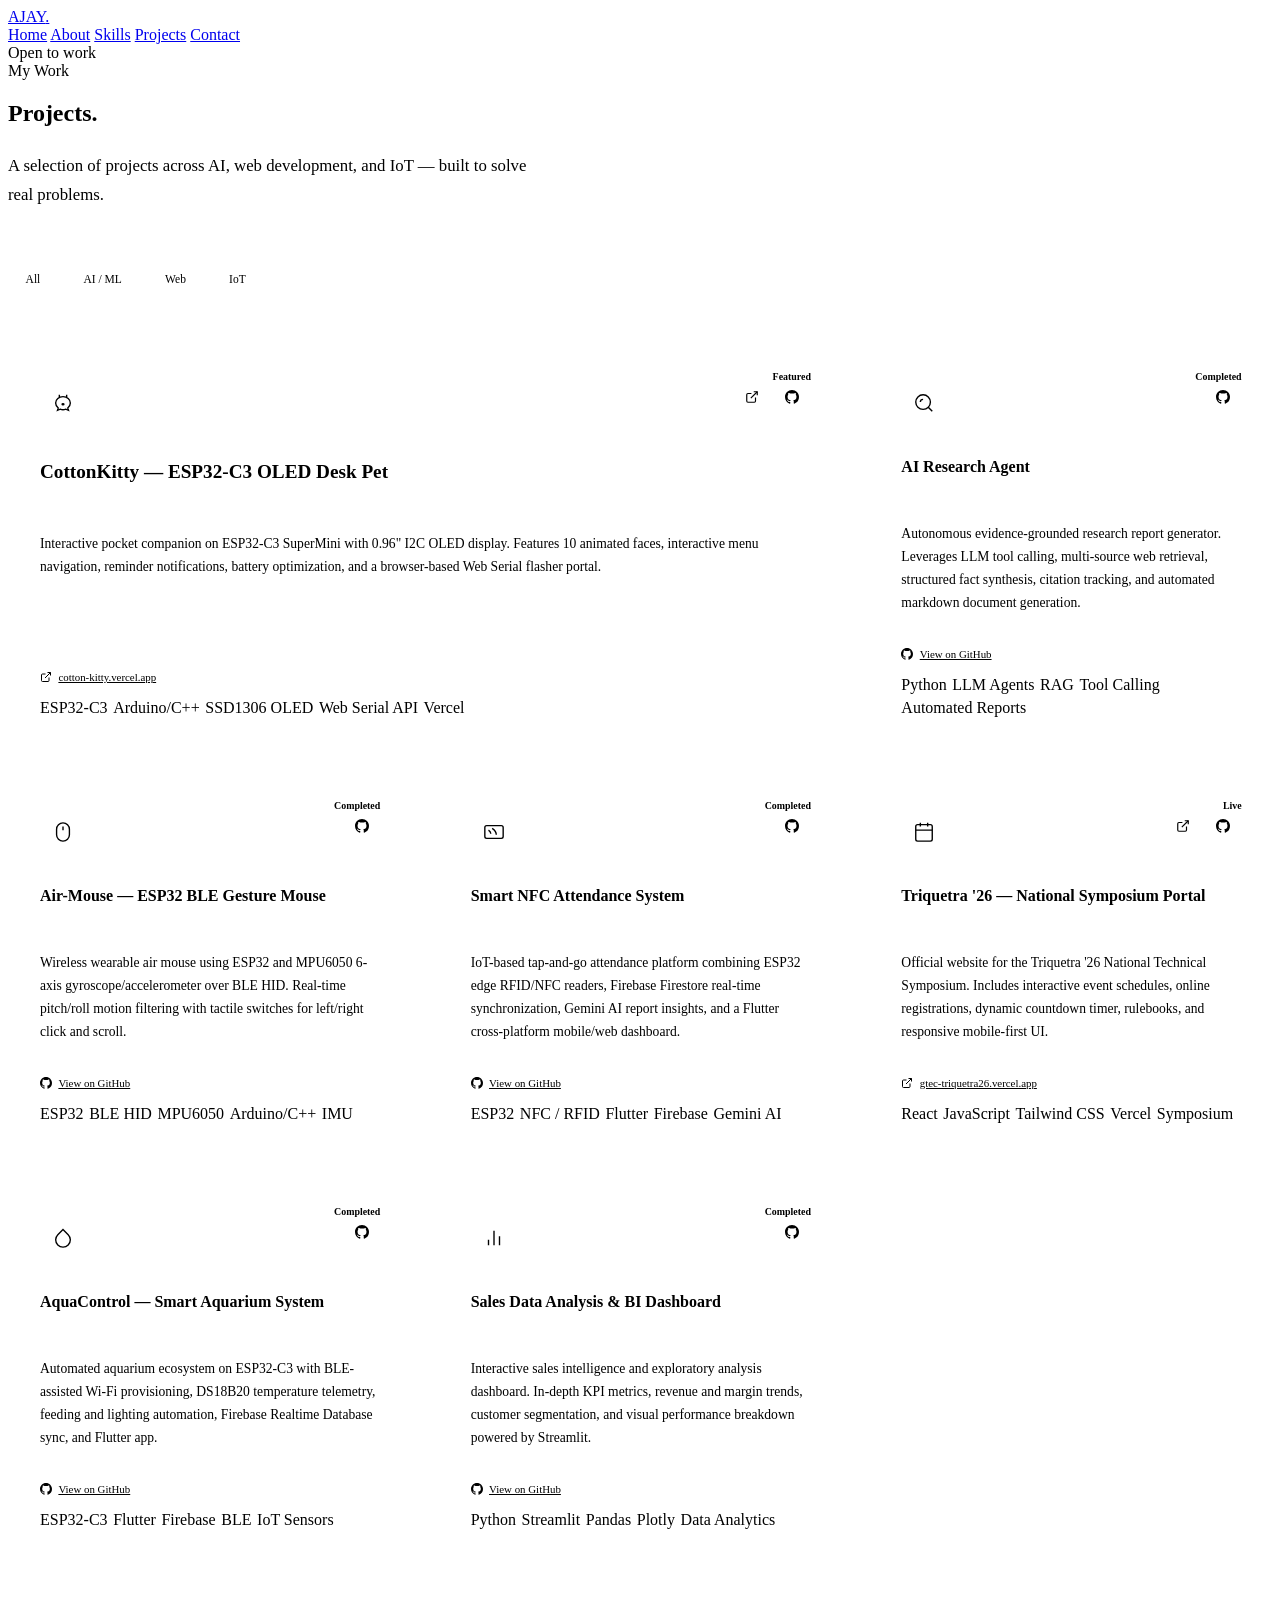
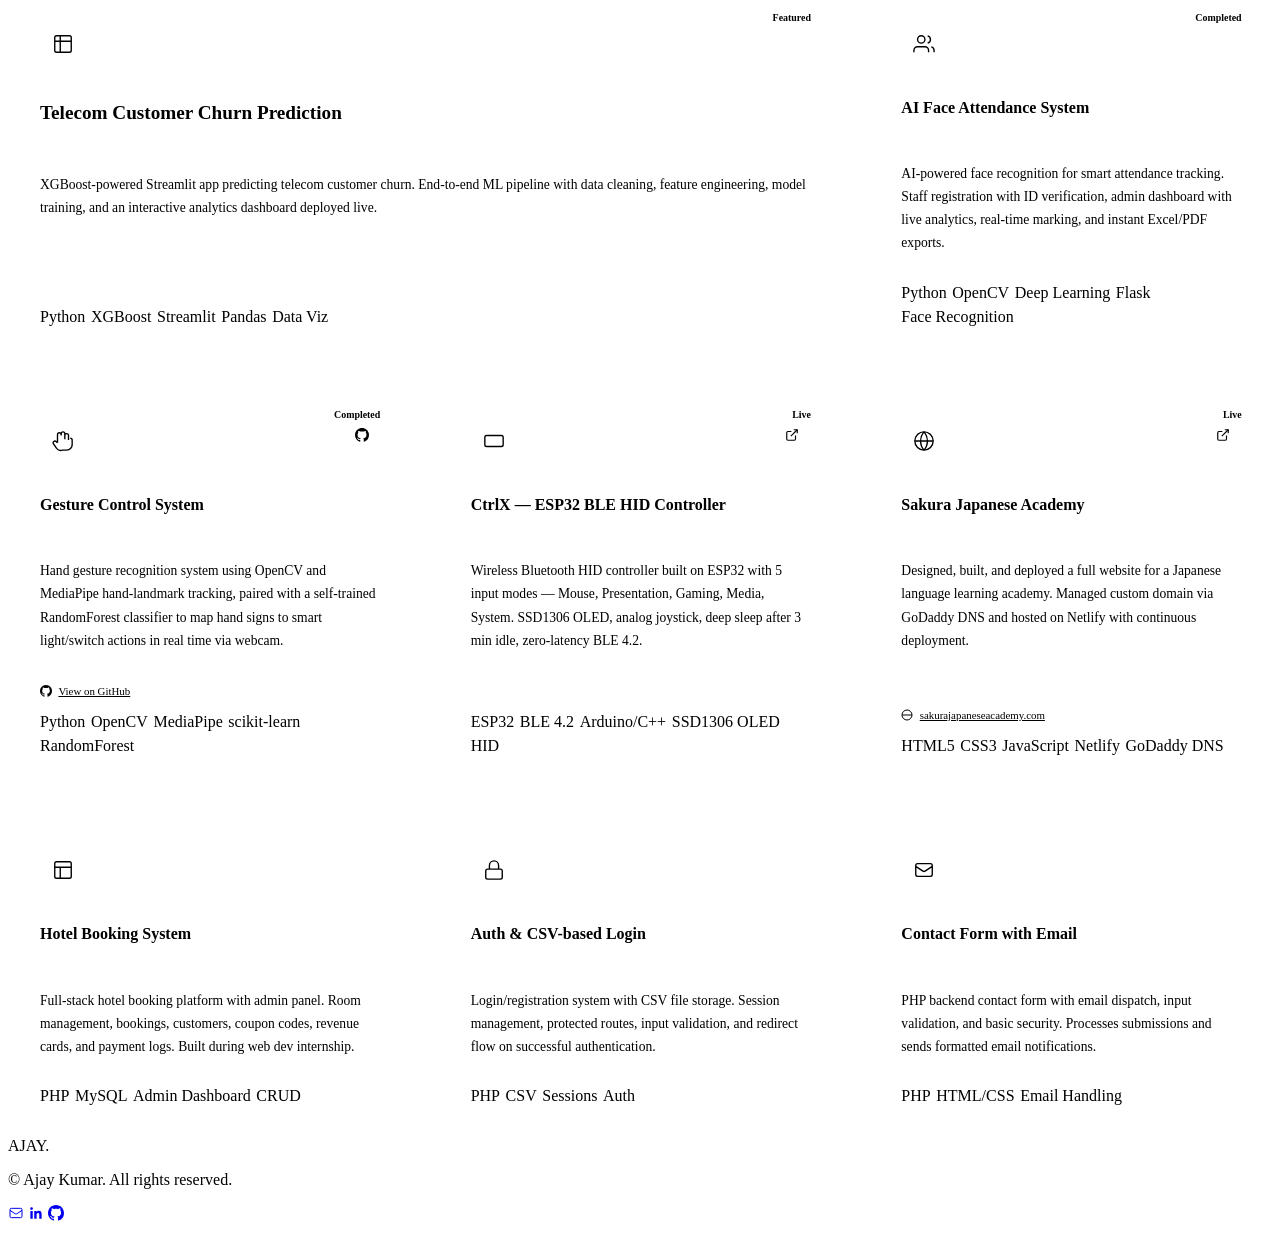
==== projects.html @ 2562b65e "Add CottonKitty, Air-Mouse, AI-Research-Agent, NFC Attendance, Triquetra, AquaControl, and Sales Das" ====
<!DOCTYPE html>
<html lang="en">
<head>
  <meta charset="UTF-8">
  <title>Projects — Ajay Kumar</title>
  <meta name="viewport" content="width=device-width, initial-scale=1.0">
  <link rel="stylesheet" href="style.css">
  <style>
    /* Filters */
    .filters { display: flex; gap: 0.5rem; flex-wrap: wrap; margin-bottom: 3.5rem; }
    .filter-btn {
      font-family: var(--ff-mono); font-size: 0.72rem;
      padding: 0.45rem 1.1rem;
      background: transparent; color: var(--text-2);
      border: 1px solid var(--border); border-radius: var(--r);
      cursor: pointer; transition: var(--t);
    }
    .filter-btn:hover,.filter-btn.active { color: var(--cyan); background: var(--cyan-dim); border-color: var(--border-md); }

    /* Project grid */
    .proj-grid { display: grid; grid-template-columns: repeat(3,1fr); gap: 1.75rem; }

    .proj-card {
      background: var(--surface); border: 1px solid var(--border);
      border-radius: var(--r-lg); padding: 2rem;
      display: flex; flex-direction: column; gap: 1rem;
      transition: border-color var(--t), transform var(--t), box-shadow var(--t);
      position: relative;
    }
    .proj-card:hover { border-color: var(--border-md); transform: translateY(-5px); box-shadow: 0 20px 60px rgba(0,220,255,0.07); }
    .proj-card.featured { grid-column: span 2; background: linear-gradient(140deg, var(--surface), var(--surface-2)); border-color: rgba(0,220,255,0.14); }

    .proj-badge {
      position: absolute; top: 1.25rem; right: 1.25rem;
      font-family: var(--ff-mono); font-size: 0.62rem; font-weight: 700;
      padding: 0.2rem 0.65rem; border-radius: 999px;
    }
    .proj-badge.feat { background: var(--cyan); color: var(--bg); }
    .proj-badge.done { background: var(--green); color: var(--bg); }
    .proj-badge.live { background: var(--amber); color: var(--bg); }

    .proj-top { display: flex; align-items: flex-start; justify-content: space-between; }
    .proj-icon {
      width: 46px; height: 46px; background: var(--bg-2);
      border: 1px solid var(--border); border-radius: var(--r);
      display: flex; align-items: center; justify-content: center; color: var(--cyan);
    }
    .proj-actions { display: flex; gap: 0.4rem; }
    .proj-action {
      width: 34px; height: 34px; display: flex; align-items: center; justify-content: center;
      color: var(--text-3); border: 1px solid var(--border);
      border-radius: var(--r); transition: var(--t);
    }
    .proj-action:hover { color: var(--cyan); border-color: var(--border-md); background: var(--cyan-dim); }

    .proj-card h3 { font-size: 1rem; font-weight: 700; }
    .proj-card p { font-size: 0.85rem; color: var(--text-2); line-height: 1.7; flex: 1; }
    .proj-tags { display: flex; flex-wrap: wrap; gap: 0.35rem; margin-top: auto; }

    .proj-card.hidden { display: none; }
    .proj-card.featured h3 { font-size: 1.2rem; }

    /* Live site link inside card */
    .proj-live-link {
      display: inline-flex; align-items: center; gap: 0.4rem;
      font-family: var(--ff-mono); font-size: 0.68rem;
      color: var(--cyan); margin-top: 0.25rem;
      transition: opacity 0.2s;
    }
    .proj-live-link:hover { opacity: 0.75; }
    .proj-live-link svg { flex-shrink: 0; }

    @media(max-width:900px){
      .proj-grid{grid-template-columns:1fr;}
      .proj-card.featured{grid-column:span 1;}
    }
    @media(max-width:600px){
      .proj-grid{grid-template-columns:1fr;}
    }
  </style>
</head>
<body>
<div class="noise"></div>
<div id="cur"></div>
<div id="cur-r"></div>
<div class="grid-bg"></div>
<div class="orb orb-1"></div>
<div class="orb orb-2"></div>

<nav class="nav">
  <div class="nav-inner">
    <a href="index.html" class="nav-logo">AJAY<span>.</span></a>
    <div class="nav-links">
      <a href="index.html" class="nav-link">Home</a>
      <a href="about.html" class="nav-link">About</a>
      <a href="skills.html" class="nav-link">Skills</a>
      <a href="projects.html" class="nav-link">Projects</a>
      <a href="contact.html" class="nav-link">Contact</a>
    </div>
    <div class="nav-badge"><div class="nav-badge-dot"></div>Open to work</div>
  </div>
</nav>

<div class="page">
  <section class="sec">
    <div class="wrap">
      <div class="sec-label reveal">My Work</div>
      <h1 class="h1 reveal" style="margin-bottom:1.5rem;">Projects<span style="color:var(--cyan)">.</span></h1>
      <p class="reveal" style="font-size:1.05rem;color:var(--text-2);max-width:540px;line-height:1.75;margin-bottom:3.5rem;">
        A selection of projects across AI, web development, and IoT — built to solve real problems.
      </p>

      <!-- FILTERS -->
      <div class="filters reveal">
        <button class="filter-btn active" data-f="all">All</button>
        <button class="filter-btn" data-f="ai">AI / ML</button>
        <button class="filter-btn" data-f="web">Web</button>
        <button class="filter-btn" data-f="iot">IoT</button>
      </div>

      <!-- GRID -->
      <div class="proj-grid">
        <!-- CottonKitty — FEATURED -->
        <div class="proj-card featured reveal" data-cat="iot">
          <span class="proj-badge feat">Featured</span>
          <div class="proj-top">
            <div class="proj-icon">
              <svg width="22" height="22" viewBox="0 0 24 24" fill="none" stroke="currentColor" stroke-width="1.5"><path d="M12 5c-4.5 0-8 3-8 7 0 2.2 1.1 4.2 2.8 5.5l-.8 2.5 3-1.2c1 .4 2 .6 3 .6s2-.2 3-.6l3 1.2-.8-2.5c1.7-1.3 2.8-3.3 2.8-5.5 0-4-3.5-7-8-7z"/><path d="M8 3v3M16 3v3M9 11h.01M15 11h.01M12 14c-.6 0-1-.3-1-.6s.4-.6 1-.6 1 .3 1 .6-.4.6-1 .6z"/></svg>
            </div>
            <div class="proj-actions">
              <a href="https://cotton-kitty.vercel.app" target="_blank" class="proj-action" title="Live Web Flasher">
                <svg width="14" height="14" viewBox="0 0 24 24" fill="none" stroke="currentColor" stroke-width="2"><path d="M18 13v6a2 2 0 01-2 2H5a2 2 0 01-2-2V8a2 2 0 012-2h6"/><polyline points="15 3 21 3 21 9"/><line x1="10" y1="14" x2="21" y2="3"/></svg>
              </a>
              <a href="https://github.com/AJforge-dev/CottonKitty-LittleReminder" target="_blank" class="proj-action" title="View Code">
                <svg width="14" height="14" viewBox="0 0 24 24" fill="currentColor"><path d="M12 0C5.37 0 0 5.37 0 12c0 5.31 3.435 9.795 8.205 11.385.6.105.825-.255.825-.57 0-.285-.015-1.23-.015-2.235-3.015.555-3.795-.735-4.035-1.41-.135-.345-.72-1.41-1.23-1.695-.42-.225-1.02-.78-.015-.795.945-.015 1.62.87 1.845 1.23 1.08 1.815 2.805 1.305 3.495.99.105-.78.42-1.305.765-1.605-2.67-.3-5.46-1.335-5.46-5.925 0-1.305.465-2.385 1.23-3.225-.12-.3-.54-1.53.12-3.18 0 0 1.005-.315 3.3 1.23.96-.27 1.98-.405 3-.405s2.04.135 3 .405c2.295-1.56 3.3-1.23 3.3-1.23.66 1.65.24 2.88.12 3.18.765.84 1.23 1.905 1.23 3.225 0 4.605-2.805 5.625-5.475 5.925.435.375.81 1.095.81 2.22 0 1.605-.015 2.895-.015 3.3 0 .315.225.69.825.57A12.02 12.02 0 0024 12c0-6.63-5.37-12-12-12z"/></svg>
              </a>
            </div>
          </div>
          <h3>CottonKitty — ESP32-C3 OLED Desk Pet</h3>
          <p>Interactive pocket companion on ESP32-C3 SuperMini with 0.96" I2C OLED display. Features 10 animated faces, interactive menu navigation, reminder notifications, battery optimization, and a browser-based Web Serial flasher portal.</p>
          <a href="https://cotton-kitty.vercel.app" target="_blank" class="proj-live-link">
            <svg width="12" height="12" viewBox="0 0 24 24" fill="none" stroke="currentColor" stroke-width="2"><path d="M18 13v6a2 2 0 01-2 2H5a2 2 0 01-2-2V8a2 2 0 012-2h6"/><polyline points="15 3 21 3 21 9"/><line x1="10" y1="14" x2="21" y2="3"/></svg>
            cotton-kitty.vercel.app
          </a>
          <div class="proj-tags">
            <span class="tag-muted">ESP32-C3</span><span class="tag-muted">Arduino/C++</span><span class="tag-muted">SSD1306 OLED</span><span class="tag-muted">Web Serial API</span><span class="tag-muted">Vercel</span>
          </div>
        </div>

        <!-- AI Research Agent -->
        <div class="proj-card reveal d1" data-cat="ai">
          <span class="proj-badge live">Completed</span>
          <div class="proj-top">
            <div class="proj-icon">
              <svg width="22" height="22" viewBox="0 0 24 24" fill="none" stroke="currentColor" stroke-width="1.5"><circle cx="11" cy="11" r="8"/><path d="M21 21l-4.35-4.35"/><path d="M11 8a3 3 0 00-3 3"/></svg>
            </div>
            <div class="proj-actions">
              <a href="https://github.com/AJforge-dev/AI-Research-Agent" target="_blank" class="proj-action" title="View Code">
                <svg width="14" height="14" viewBox="0 0 24 24" fill="currentColor"><path d="M12 0C5.37 0 0 5.37 0 12c0 5.31 3.435 9.795 8.205 11.385.6.105.825-.255.825-.57 0-.285-.015-1.23-.015-2.235-3.015.555-3.795-.735-4.035-1.41-.135-.345-.72-1.41-1.23-1.695-.42-.225-1.02-.78-.015-.795.945-.015 1.62.87 1.845 1.23 1.08 1.815 2.805 1.305 3.495.99.105-.78.42-1.305.765-1.605-2.67-.3-5.46-1.335-5.46-5.925 0-1.305.465-2.385 1.23-3.225-.12-.3-.54-1.53.12-3.18 0 0 1.005-.315 3.3 1.23.96-.27 1.98-.405 3-.405s2.04.135 3 .405c2.295-1.56 3.3-1.23 3.3-1.23.66 1.65.24 2.88.12 3.18.765.84 1.23 1.905 1.23 3.225 0 4.605-2.805 5.625-5.475 5.925.435.375.81 1.095.81 2.22 0 1.605-.015 2.895-.015 3.3 0 .315.225.69.825.57A12.02 12.02 0 0024 12c0-6.63-5.37-12-12-12z"/></svg>
              </a>
            </div>
          </div>
          <h3>AI Research Agent</h3>
          <p>Autonomous evidence-grounded research report generator. Leverages LLM tool calling, multi-source web retrieval, structured fact synthesis, citation tracking, and automated markdown document generation.</p>
          <a href="https://github.com/AJforge-dev/AI-Research-Agent" target="_blank" class="proj-live-link">
            <svg width="12" height="12" viewBox="0 0 24 24" fill="currentColor"><path d="M12 0C5.37 0 0 5.37 0 12c0 5.31 3.435 9.795 8.205 11.385.6.105.825-.255.825-.57 0-.285-.015-1.23-.015-2.235-3.015.555-3.795-.735-4.035-1.41-.135-.345-.72-1.41-1.23-1.695-.42-.225-1.02-.78-.015-.795.945-.015 1.62.87 1.845 1.23 1.08 1.815 2.805 1.305 3.495.99.105-.78.42-1.305.765-1.605-2.67-.3-5.46-1.335-5.46-5.925 0-1.305.465-2.385 1.23-3.225-.12-.3-.54-1.53.12-3.18 0 0 1.005-.315 3.3 1.23.96-.27 1.98-.405 3-.405s2.04.135 3 .405c2.295-1.56 3.3-1.23 3.3-1.23.66 1.65.24 2.88.12 3.18.765.84 1.23 1.905 1.23 3.225 0 4.605-2.805 5.625-5.475 5.925.435.375.81 1.095.81 2.22 0 1.605-.015 2.895-.015 3.3 0 .315.225.69.825.57A12.02 12.02 0 0024 12c0-6.63-5.37-12-12-12z"/></svg>
            View on GitHub
          </a>
          <div class="proj-tags">
            <span class="tag-muted">Python</span><span class="tag-muted">LLM Agents</span><span class="tag-muted">RAG</span><span class="tag-muted">Tool Calling</span><span class="tag-muted">Automated Reports</span>
          </div>
        </div>

        <!-- Air-Mouse -->
        <div class="proj-card reveal d2" data-cat="iot">
          <span class="proj-badge done">Completed</span>
          <div class="proj-top">
            <div class="proj-icon">
              <svg width="22" height="22" viewBox="0 0 24 24" fill="none" stroke="currentColor" stroke-width="1.5"><rect x="5" y="2" width="14" height="20" rx="7"/><path d="M12 6v4"/></svg>
            </div>
            <div class="proj-actions">
              <a href="https://github.com/AJforge-dev/Air-Mouse" target="_blank" class="proj-action" title="View Code">
                <svg width="14" height="14" viewBox="0 0 24 24" fill="currentColor"><path d="M12 0C5.37 0 0 5.37 0 12c0 5.31 3.435 9.795 8.205 11.385.6.105.825-.255.825-.57 0-.285-.015-1.23-.015-2.235-3.015.555-3.795-.735-4.035-1.41-.135-.345-.72-1.41-1.23-1.695-.42-.225-1.02-.78-.015-.795.945-.015 1.62.87 1.845 1.23 1.08 1.815 2.805 1.305 3.495.99.105-.78.42-1.305.765-1.605-2.67-.3-5.46-1.335-5.46-5.925 0-1.305.465-2.385 1.23-3.225-.12-.3-.54-1.53.12-3.18 0 0 1.005-.315 3.3 1.23.96-.27 1.98-.405 3-.405s2.04.135 3 .405c2.295-1.56 3.3-1.23 3.3-1.23.66 1.65.24 2.88.12 3.18.765.84 1.23 1.905 1.23 3.225 0 4.605-2.805 5.625-5.475 5.925.435.375.81 1.095.81 2.22 0 1.605-.015 2.895-.015 3.3 0 .315.225.69.825.57A12.02 12.02 0 0024 12c0-6.63-5.37-12-12-12z"/></svg>
              </a>
            </div>
          </div>
          <h3>Air-Mouse — ESP32 BLE Gesture Mouse</h3>
          <p>Wireless wearable air mouse using ESP32 and MPU6050 6-axis gyroscope/accelerometer over BLE HID. Real-time pitch/roll motion filtering with tactile switches for left/right click and scroll.</p>
          <a href="https://github.com/AJforge-dev/Air-Mouse" target="_blank" class="proj-live-link">
            <svg width="12" height="12" viewBox="0 0 24 24" fill="currentColor"><path d="M12 0C5.37 0 0 5.37 0 12c0 5.31 3.435 9.795 8.205 11.385.6.105.825-.255.825-.57 0-.285-.015-1.23-.015-2.235-3.015.555-3.795-.735-4.035-1.41-.135-.345-.72-1.41-1.23-1.695-.42-.225-1.02-.78-.015-.795.945-.015 1.62.87 1.845 1.23 1.08 1.815 2.805 1.305 3.495.99.105-.78.42-1.305.765-1.605-2.67-.3-5.46-1.335-5.46-5.925 0-1.305.465-2.385 1.23-3.225-.12-.3-.54-1.53.12-3.18 0 0 1.005-.315 3.3 1.23.96-.27 1.98-.405 3-.405s2.04.135 3 .405c2.295-1.56 3.3-1.23 3.3-1.23.66 1.65.24 2.88.12 3.18.765.84 1.23 1.905 1.23 3.225 0 4.605-2.805 5.625-5.475 5.925.435.375.81 1.095.81 2.22 0 1.605-.015 2.895-.015 3.3 0 .315.225.69.825.57A12.02 12.02 0 0024 12c0-6.63-5.37-12-12-12z"/></svg>
            View on GitHub
          </a>
          <div class="proj-tags">
            <span class="tag-muted">ESP32</span><span class="tag-muted">BLE HID</span><span class="tag-muted">MPU6050</span><span class="tag-muted">Arduino/C++</span><span class="tag-muted">IMU</span>
          </div>
        </div>

        <!-- Smart NFC Attendance System -->
        <div class="proj-card reveal d3" data-cat="iot">
          <span class="proj-badge done">Completed</span>
          <div class="proj-top">
            <div class="proj-icon">
              <svg width="22" height="22" viewBox="0 0 24 24" fill="none" stroke="currentColor" stroke-width="1.5"><rect x="2" y="5" width="20" height="14" rx="2"/><path d="M6 10c1.5 1 2.5 2.5 2.5 4M10 8c3 2 4.5 4.5 4.5 7"/></svg>
            </div>
            <div class="proj-actions">
              <a href="https://github.com/AJforge-dev/nfc-attendance-system" target="_blank" class="proj-action" title="View Code">
                <svg width="14" height="14" viewBox="0 0 24 24" fill="currentColor"><path d="M12 0C5.37 0 0 5.37 0 12c0 5.31 3.435 9.795 8.205 11.385.6.105.825-.255.825-.57 0-.285-.015-1.23-.015-2.235-3.015.555-3.795-.735-4.035-1.41-.135-.345-.72-1.41-1.23-1.695-.42-.225-1.02-.78-.015-.795.945-.015 1.62.87 1.845 1.23 1.08 1.815 2.805 1.305 3.495.99.105-.78.42-1.305.765-1.605-2.67-.3-5.46-1.335-5.46-5.925 0-1.305.465-2.385 1.23-3.225-.12-.3-.54-1.53.12-3.18 0 0 1.005-.315 3.3 1.23.96-.27 1.98-.405 3-.405s2.04.135 3 .405c2.295-1.56 3.3-1.23 3.3-1.23.66 1.65.24 2.88.12 3.18.765.84 1.23 1.905 1.23 3.225 0 4.605-2.805 5.625-5.475 5.925.435.375.81 1.095.81 2.22 0 1.605-.015 2.895-.015 3.3 0 .315.225.69.825.57A12.02 12.02 0 0024 12c0-6.63-5.37-12-12-12z"/></svg>
              </a>
            </div>
          </div>
          <h3>Smart NFC Attendance System</h3>
          <p>IoT-based tap-and-go attendance platform combining ESP32 edge RFID/NFC readers, Firebase Firestore real-time synchronization, Gemini AI report insights, and a Flutter cross-platform mobile/web dashboard.</p>
          <a href="https://github.com/AJforge-dev/nfc-attendance-system" target="_blank" class="proj-live-link">
            <svg width="12" height="12" viewBox="0 0 24 24" fill="currentColor"><path d="M12 0C5.37 0 0 5.37 0 12c0 5.31 3.435 9.795 8.205 11.385.6.105.825-.255.825-.57 0-.285-.015-1.23-.015-2.235-3.015.555-3.795-.735-4.035-1.41-.135-.345-.72-1.41-1.23-1.695-.42-.225-1.02-.78-.015-.795.945-.015 1.62.87 1.845 1.23 1.08 1.815 2.805 1.305 3.495.99.105-.78.42-1.305.765-1.605-2.67-.3-5.46-1.335-5.46-5.925 0-1.305.465-2.385 1.23-3.225-.12-.3-.54-1.53.12-3.18 0 0 1.005-.315 3.3 1.23.96-.27 1.98-.405 3-.405s2.04.135 3 .405c2.295-1.56 3.3-1.23 3.3-1.23.66 1.65.24 2.88.12 3.18.765.84 1.23 1.905 1.23 3.225 0 4.605-2.805 5.625-5.475 5.925.435.375.81 1.095.81 2.22 0 1.605-.015 2.895-.015 3.3 0 .315.225.69.825.57A12.02 12.02 0 0024 12c0-6.63-5.37-12-12-12z"/></svg>
            View on GitHub
          </a>
          <div class="proj-tags">
            <span class="tag-muted">ESP32</span><span class="tag-muted">NFC / RFID</span><span class="tag-muted">Flutter</span><span class="tag-muted">Firebase</span><span class="tag-muted">Gemini AI</span>
          </div>
        </div>

        <!-- Triquetra '26 -->
        <div class="proj-card reveal d1" data-cat="web">
          <span class="proj-badge live">Live</span>
          <div class="proj-top">
            <div class="proj-icon">
              <svg width="22" height="22" viewBox="0 0 24 24" fill="none" stroke="currentColor" stroke-width="1.5"><rect x="3" y="4" width="18" height="18" rx="2"/><path d="M16 2v4M8 2v4M3 10h18"/><path d="M8 14h.01M12 14h.01M16 14h.01M8 18h.01M12 18h.01"/></svg>
            </div>
            <div class="proj-actions">
              <a href="https://gtec-triquetra26.vercel.app" target="_blank" class="proj-action" title="Live Site">
                <svg width="14" height="14" viewBox="0 0 24 24" fill="none" stroke="currentColor" stroke-width="2"><path d="M18 13v6a2 2 0 01-2 2H5a2 2 0 01-2-2V8a2 2 0 012-2h6"/><polyline points="15 3 21 3 21 9"/><line x1="10" y1="14" x2="21" y2="3"/></svg>
              </a>
              <a href="https://github.com/AJforge-dev/triquetra-26" target="_blank" class="proj-action" title="View Code">
                <svg width="14" height="14" viewBox="0 0 24 24" fill="currentColor"><path d="M12 0C5.37 0 0 5.37 0 12c0 5.31 3.435 9.795 8.205 11.385.6.105.825-.255.825-.57 0-.285-.015-1.23-.015-2.235-3.015.555-3.795-.735-4.035-1.41-.135-.345-.72-1.41-1.23-1.695-.42-.225-1.02-.78-.015-.795.945-.015 1.62.87 1.845 1.23 1.08 1.815 2.805 1.305 3.495.99.105-.78.42-1.305.765-1.605-2.67-.3-5.46-1.335-5.46-5.925 0-1.305.465-2.385 1.23-3.225-.12-.3-.54-1.53.12-3.18 0 0 1.005-.315 3.3 1.23.96-.27 1.98-.405 3-.405s2.04.135 3 .405c2.295-1.56 3.3-1.23 3.3-1.23.66 1.65.24 2.88.12 3.18.765.84 1.23 1.905 1.23 3.225 0 4.605-2.805 5.625-5.475 5.925.435.375.81 1.095.81 2.22 0 1.605-.015 2.895-.015 3.3 0 .315.225.69.825.57A12.02 12.02 0 0024 12c0-6.63-5.37-12-12-12z"/></svg>
              </a>
            </div>
          </div>
          <h3>Triquetra '26 — National Symposium Portal</h3>
          <p>Official website for the Triquetra '26 National Technical Symposium. Includes interactive event schedules, online registrations, dynamic countdown timer, rulebooks, and responsive mobile-first UI.</p>
          <a href="https://gtec-triquetra26.vercel.app" target="_blank" class="proj-live-link">
            <svg width="12" height="12" viewBox="0 0 24 24" fill="none" stroke="currentColor" stroke-width="2"><path d="M18 13v6a2 2 0 01-2 2H5a2 2 0 01-2-2V8a2 2 0 012-2h6"/><polyline points="15 3 21 3 21 9"/><line x1="10" y1="14" x2="21" y2="3"/></svg>
            gtec-triquetra26.vercel.app
          </a>
          <div class="proj-tags">
            <span class="tag-muted">React</span><span class="tag-muted">JavaScript</span><span class="tag-muted">Tailwind CSS</span><span class="tag-muted">Vercel</span><span class="tag-muted">Symposium</span>
          </div>
        </div>

        <!-- AquaControl -->
        <div class="proj-card reveal d2" data-cat="iot">
          <span class="proj-badge done">Completed</span>
          <div class="proj-top">
            <div class="proj-icon">
              <svg width="22" height="22" viewBox="0 0 24 24" fill="none" stroke="currentColor" stroke-width="1.5"><path d="M12 2.69l5.66 5.66a8 8 0 11-11.31 0z"/></svg>
            </div>
            <div class="proj-actions">
              <a href="https://github.com/AJforge-dev/AquaControl" target="_blank" class="proj-action" title="View Code">
                <svg width="14" height="14" viewBox="0 0 24 24" fill="currentColor"><path d="M12 0C5.37 0 0 5.37 0 12c0 5.31 3.435 9.795 8.205 11.385.6.105.825-.255.825-.57 0-.285-.015-1.23-.015-2.235-3.015.555-3.795-.735-4.035-1.41-.135-.345-.72-1.41-1.23-1.695-.42-.225-1.02-.78-.015-.795.945-.015 1.62.87 1.845 1.23 1.08 1.815 2.805 1.305 3.495.99.105-.78.42-1.305.765-1.605-2.67-.3-5.46-1.335-5.46-5.925 0-1.305.465-2.385 1.23-3.225-.12-.3-.54-1.53.12-3.18 0 0 1.005-.315 3.3 1.23.96-.27 1.98-.405 3-.405s2.04.135 3 .405c2.295-1.56 3.3-1.23 3.3-1.23.66 1.65.24 2.88.12 3.18.765.84 1.23 1.905 1.23 3.225 0 4.605-2.805 5.625-5.475 5.925.435.375.81 1.095.81 2.22 0 1.605-.015 2.895-.015 3.3 0 .315.225.69.825.57A12.02 12.02 0 0024 12c0-6.63-5.37-12-12-12z"/></svg>
              </a>
            </div>
          </div>
          <h3>AquaControl — Smart Aquarium System</h3>
          <p>Automated aquarium ecosystem on ESP32-C3 with BLE-assisted Wi-Fi provisioning, DS18B20 temperature telemetry, feeding and lighting automation, Firebase Realtime Database sync, and Flutter app.</p>
          <a href="https://github.com/AJforge-dev/AquaControl" target="_blank" class="proj-live-link">
            <svg width="12" height="12" viewBox="0 0 24 24" fill="currentColor"><path d="M12 0C5.37 0 0 5.37 0 12c0 5.31 3.435 9.795 8.205 11.385.6.105.825-.255.825-.57 0-.285-.015-1.23-.015-2.235-3.015.555-3.795-.735-4.035-1.41-.135-.345-.72-1.41-1.23-1.695-.42-.225-1.02-.78-.015-.795.945-.015 1.62.87 1.845 1.23 1.08 1.815 2.805 1.305 3.495.99.105-.78.42-1.305.765-1.605-2.67-.3-5.46-1.335-5.46-5.925 0-1.305.465-2.385 1.23-3.225-.12-.3-.54-1.53.12-3.18 0 0 1.005-.315 3.3 1.23.96-.27 1.98-.405 3-.405s2.04.135 3 .405c2.295-1.56 3.3-1.23 3.3-1.23.66 1.65.24 2.88.12 3.18.765.84 1.23 1.905 1.23 3.225 0 4.605-2.805 5.625-5.475 5.925.435.375.81 1.095.81 2.22 0 1.605-.015 2.895-.015 3.3 0 .315.225.69.825.57A12.02 12.02 0 0024 12c0-6.63-5.37-12-12-12z"/></svg>
            View on GitHub
          </a>
          <div class="proj-tags">
            <span class="tag-muted">ESP32-C3</span><span class="tag-muted">Flutter</span><span class="tag-muted">Firebase</span><span class="tag-muted">BLE</span><span class="tag-muted">IoT Sensors</span>
          </div>
        </div>

        <!-- Sales Data Analysis Dashboard -->
        <div class="proj-card reveal d3" data-cat="ai">
          <span class="proj-badge done">Completed</span>
          <div class="proj-top">
            <div class="proj-icon">
              <svg width="22" height="22" viewBox="0 0 24 24" fill="none" stroke="currentColor" stroke-width="1.5"><path d="M18 20V10M12 20V4M6 20v-6"/></svg>
            </div>
            <div class="proj-actions">
              <a href="https://github.com/AJforge-dev/sales-data-analysis-dashboard" target="_blank" class="proj-action" title="View Code">
                <svg width="14" height="14" viewBox="0 0 24 24" fill="currentColor"><path d="M12 0C5.37 0 0 5.37 0 12c0 5.31 3.435 9.795 8.205 11.385.6.105.825-.255.825-.57 0-.285-.015-1.23-.015-2.235-3.015.555-3.795-.735-4.035-1.41-.135-.345-.72-1.41-1.23-1.695-.42-.225-1.02-.78-.015-.795.945-.015 1.62.87 1.845 1.23 1.08 1.815 2.805 1.305 3.495.99.105-.78.42-1.305.765-1.605-2.67-.3-5.46-1.335-5.46-5.925 0-1.305.465-2.385 1.23-3.225-.12-.3-.54-1.53.12-3.18 0 0 1.005-.315 3.3 1.23.96-.27 1.98-.405 3-.405s2.04.135 3 .405c2.295-1.56 3.3-1.23 3.3-1.23.66 1.65.24 2.88.12 3.18.765.84 1.23 1.905 1.23 3.225 0 4.605-2.805 5.625-5.475 5.925.435.375.81 1.095.81 2.22 0 1.605-.015 2.895-.015 3.3 0 .315.225.69.825.57A12.02 12.02 0 0024 12c0-6.63-5.37-12-12-12z"/></svg>
              </a>
            </div>
          </div>
          <h3>Sales Data Analysis & BI Dashboard</h3>
          <p>Interactive sales intelligence and exploratory analysis dashboard. In-depth KPI metrics, revenue and margin trends, customer segmentation, and visual performance breakdown powered by Streamlit.</p>
          <a href="https://github.com/AJforge-dev/sales-data-analysis-dashboard" target="_blank" class="proj-live-link">
            <svg width="12" height="12" viewBox="0 0 24 24" fill="currentColor"><path d="M12 0C5.37 0 0 5.37 0 12c0 5.31 3.435 9.795 8.205 11.385.6.105.825-.255.825-.57 0-.285-.015-1.23-.015-2.235-3.015.555-3.795-.735-4.035-1.41-.135-.345-.72-1.41-1.23-1.695-.42-.225-1.02-.78-.015-.795.945-.015 1.62.87 1.845 1.23 1.08 1.815 2.805 1.305 3.495.99.105-.78.42-1.305.765-1.605-2.67-.3-5.46-1.335-5.46-5.925 0-1.305.465-2.385 1.23-3.225-.12-.3-.54-1.53.12-3.18 0 0 1.005-.315 3.3 1.23.96-.27 1.98-.405 3-.405s2.04.135 3 .405c2.295-1.56 3.3-1.23 3.3-1.23.66 1.65.24 2.88.12 3.18.765.84 1.23 1.905 1.23 3.225 0 4.605-2.805 5.625-5.475 5.925.435.375.81 1.095.81 2.22 0 1.605-.015 2.895-.015 3.3 0 .315.225.69.825.57A12.02 12.02 0 0024 12c0-6.63-5.37-12-12-12z"/></svg>
            View on GitHub
          </a>
          <div class="proj-tags">
            <span class="tag-muted">Python</span><span class="tag-muted">Streamlit</span><span class="tag-muted">Pandas</span><span class="tag-muted">Plotly</span><span class="tag-muted">Data Analytics</span>
          </div>
        </div>


        <!-- Churn Prediction — FEATURED -->
        <div class="proj-card featured reveal" data-cat="ai">
          <span class="proj-badge feat">Featured</span>
          <div class="proj-top">
            <div class="proj-icon">
              <svg width="22" height="22" viewBox="0 0 24 24" fill="none" stroke="currentColor" stroke-width="1.5"><path d="M9 3H5a2 2 0 00-2 2v4m6-6h10a2 2 0 012 2v4M9 3v18m0 0h10a2 2 0 002-2V9M9 21H5a2 2 0 01-2-2V9m0 0h18"/></svg>
            </div>
          </div>
          <h3>Telecom Customer Churn Prediction</h3>
          <p>XGBoost-powered Streamlit app predicting telecom customer churn. End-to-end ML pipeline with data cleaning, feature engineering, model training, and an interactive analytics dashboard deployed live.</p>
          <div class="proj-tags">
            <span class="tag-muted">Python</span><span class="tag-muted">XGBoost</span><span class="tag-muted">Streamlit</span><span class="tag-muted">Pandas</span><span class="tag-muted">Data Viz</span>
          </div>
        </div>

        <!-- AI Face Attendance -->
        <div class="proj-card reveal d1" data-cat="ai">
          <span class="proj-badge done">Completed</span>
          <div class="proj-top">
            <div class="proj-icon">
              <svg width="22" height="22" viewBox="0 0 24 24" fill="none" stroke="currentColor" stroke-width="1.5"><path d="M17 21v-2a4 4 0 00-4-4H5a4 4 0 00-4 4v2"/><circle cx="9" cy="7" r="4"/><path d="M23 21v-2a4 4 0 00-3-3.87M16 3.13a4 4 0 010 7.75"/></svg>
            </div>
          </div>
          <h3>AI Face Attendance System</h3>
          <p>AI-powered face recognition for smart attendance tracking. Staff registration with ID verification, admin dashboard with live analytics, real-time marking, and instant Excel/PDF exports.</p>
          <div class="proj-tags">
            <span class="tag-muted">Python</span><span class="tag-muted">OpenCV</span><span class="tag-muted">Deep Learning</span><span class="tag-muted">Flask</span><span class="tag-muted">Face Recognition</span>
          </div>
        </div>

        <!-- Gesture Control System -->
        <div class="proj-card reveal d2" data-cat="ai">
          <span class="proj-badge live">Completed</span>
          <div class="proj-top">
            <div class="proj-icon">
              <svg width="22" height="22" viewBox="0 0 24 24" fill="none" stroke="currentColor" stroke-width="1.5"><path d="M18 11V6a2 2 0 00-2-2v0a2 2 0 00-2 2v0M14 10V4a2 2 0 00-2-2v0a2 2 0 00-2 2v2m0 0V5a2 2 0 00-2-2v0a2 2 0 00-2 2v9m0 0l-1.5-1.5a2 2 0 00-3 2.5l3.5 5A6 6 0 0011.5 22H16a6 6 0 006-6v-5a2 2 0 00-2-2v0"/></svg>
            </div>
            <div class="proj-actions">
              <a href="https://github.com/ajaykumarjaganathan/gesture-control-system" target="_blank" class="proj-action" title="View Code">
                <svg width="14" height="14" viewBox="0 0 24 24" fill="currentColor"><path d="M12 0C5.37 0 0 5.37 0 12c0 5.31 3.435 9.795 8.205 11.385.6.105.825-.255.825-.57 0-.285-.015-1.23-.015-2.235-3.015.555-3.795-.735-4.035-1.41-.135-.345-.72-1.41-1.23-1.695-.42-.225-1.02-.78-.015-.795.945-.015 1.62.87 1.845 1.23 1.08 1.815 2.805 1.305 3.495.99.105-.78.42-1.305.765-1.605-2.67-.3-5.46-1.335-5.46-5.925 0-1.305.465-2.385 1.23-3.225-.12-.3-.54-1.53.12-3.18 0 0 1.005-.315 3.3 1.23.96-.27 1.98-.405 3-.405s2.04.135 3 .405c2.295-1.56 3.3-1.23 3.3-1.23.66 1.65.24 2.88.12 3.18.765.84 1.23 1.905 1.23 3.225 0 4.605-2.805 5.625-5.475 5.925.435.375.81 1.095.81 2.22 0 1.605-.015 2.895-.015 3.3 0 .315.225.69.825.57A12.02 12.02 0 0024 12c0-6.63-5.37-12-12-12z"/></svg>
              </a>
            </div>
          </div>
          <h3>Gesture Control System</h3>
          <p>Hand gesture recognition system using OpenCV and MediaPipe hand-landmark tracking, paired with a self-trained RandomForest classifier to map hand signs to smart light/switch actions in real time via webcam.</p>
          <a href="https://github.com/ajaykumarjaganathan/gesture-control-system" target="_blank" class="proj-live-link">
            <svg width="12" height="12" viewBox="0 0 24 24" fill="currentColor"><path d="M12 0C5.37 0 0 5.37 0 12c0 5.31 3.435 9.795 8.205 11.385.6.105.825-.255.825-.57 0-.285-.015-1.23-.015-2.235-3.015.555-3.795-.735-4.035-1.41-.135-.345-.72-1.41-1.23-1.695-.42-.225-1.02-.78-.015-.795.945-.015 1.62.87 1.845 1.23 1.08 1.815 2.805 1.305 3.495.99.105-.78.42-1.305.765-1.605-2.67-.3-5.46-1.335-5.46-5.925 0-1.305.465-2.385 1.23-3.225-.12-.3-.54-1.53.12-3.18 0 0 1.005-.315 3.3 1.23.96-.27 1.98-.405 3-.405s2.04.135 3 .405c2.295-1.56 3.3-1.23 3.3-1.23.66 1.65.24 2.88.12 3.18.765.84 1.23 1.905 1.23 3.225 0 4.605-2.805 5.625-5.475 5.925.435.375.81 1.095.81 2.22 0 1.605-.015 2.895-.015 3.3 0 .315.225.69.825.57A12.02 12.02 0 0024 12c0-6.63-5.37-12-12-12z"/></svg>
            View on GitHub
          </a>
          <div class="proj-tags">
            <span class="tag-muted">Python</span><span class="tag-muted">OpenCV</span><span class="tag-muted">MediaPipe</span><span class="tag-muted">scikit-learn</span><span class="tag-muted">RandomForest</span>
          </div>
        </div>

        <!-- CtrlX -->
        <div class="proj-card reveal" data-cat="iot">
          <span class="proj-badge live">Live</span>
          <div class="proj-top">
            <div class="proj-icon">
              <svg width="22" height="22" viewBox="0 0 24 24" fill="none" stroke="currentColor" stroke-width="1.5"><rect x="2" y="6" width="20" height="12" rx="2"/><path d="M12 12h.01M8 12h.01M16 12h.01"/></svg>
            </div>
            <div class="proj-actions">
              <a href="https://ajaykumarjaganathan.github.io/CrtlX/" target="_blank" class="proj-action" title="Live Demo">
                <svg width="14" height="14" viewBox="0 0 24 24" fill="none" stroke="currentColor" stroke-width="2"><path d="M18 13v6a2 2 0 01-2 2H5a2 2 0 01-2-2V8a2 2 0 012-2h6"/><polyline points="15 3 21 3 21 9"/><line x1="10" y1="14" x2="21" y2="3"/></svg>
              </a>
            </div>
          </div>
          <h3>CtrlX — ESP32 BLE HID Controller</h3>
          <p>Wireless Bluetooth HID controller built on ESP32 with 5 input modes — Mouse, Presentation, Gaming, Media, System. SSD1306 OLED, analog joystick, deep sleep after 3 min idle, zero-latency BLE 4.2.</p>
          <div class="proj-tags">
            <span class="tag-muted">ESP32</span><span class="tag-muted">BLE 4.2</span><span class="tag-muted">Arduino/C++</span><span class="tag-muted">SSD1306 OLED</span><span class="tag-muted">HID</span>
          </div>
        </div>

        <!-- ✅ NEW — Sakura Japanese Academy -->
        <div class="proj-card reveal d1" data-cat="web">
          <span class="proj-badge live">Live</span>
          <div class="proj-top">
            <div class="proj-icon">
              <svg width="22" height="22" viewBox="0 0 24 24" fill="none" stroke="currentColor" stroke-width="1.5"><circle cx="12" cy="12" r="10"/><path d="M2 12h20M12 2a15.3 15.3 0 010 20M12 2a15.3 15.3 0 000 20"/></svg>
            </div>
            <div class="proj-actions">
              <a href="https://sakurajapaneseacademy.com" target="_blank" class="proj-action" title="Live Site">
                <svg width="14" height="14" viewBox="0 0 24 24" fill="none" stroke="currentColor" stroke-width="2"><path d="M18 13v6a2 2 0 01-2 2H5a2 2 0 01-2-2V8a2 2 0 012-2h6"/><polyline points="15 3 21 3 21 9"/><line x1="10" y1="14" x2="21" y2="3"/></svg>
              </a>
            </div>
          </div>
          <h3>Sakura Japanese Academy</h3>
          <p>Designed, built, and deployed a full website for a Japanese language learning academy. Managed custom domain via GoDaddy DNS and hosted on Netlify with continuous deployment.</p>
          <a href="https://sakurajapaneseacademy.com" target="_blank" class="proj-live-link">
            <svg width="12" height="12" viewBox="0 0 24 24" fill="none" stroke="currentColor" stroke-width="2"><circle cx="12" cy="12" r="10"/><path d="M2 12h20"/></svg>
            sakurajapaneseacademy.com
          </a>
          <div class="proj-tags">
            <span class="tag-muted">HTML5</span><span class="tag-muted">CSS3</span><span class="tag-muted">JavaScript</span><span class="tag-muted">Netlify</span><span class="tag-muted">GoDaddy DNS</span>
          </div>
        </div>

        <!-- Hotel Booking -->
        <div class="proj-card reveal d1" data-cat="web">
          <div class="proj-top">
            <div class="proj-icon">
              <svg width="22" height="22" viewBox="0 0 24 24" fill="none" stroke="currentColor" stroke-width="1.5"><rect x="3" y="3" width="18" height="18" rx="2"/><path d="M3 9h18M9 21V9"/></svg>
            </div>
          </div>
          <h3>Hotel Booking System</h3>
          <p>Full-stack hotel booking platform with admin panel. Room management, bookings, customers, coupon codes, revenue cards, and payment logs. Built during web dev internship.</p>
          <div class="proj-tags">
            <span class="tag-muted">PHP</span><span class="tag-muted">MySQL</span><span class="tag-muted">Admin Dashboard</span><span class="tag-muted">CRUD</span>
          </div>
        </div>

        <!-- Auth CSV Login -->
        <div class="proj-card reveal d2" data-cat="web">
          <div class="proj-top">
            <div class="proj-icon">
              <svg width="22" height="22" viewBox="0 0 24 24" fill="none" stroke="currentColor" stroke-width="1.5"><rect x="3" y="11" width="18" height="11" rx="2"/><path d="M7 11V7a5 5 0 0110 0v4"/></svg>
            </div>
          </div>
          <h3>Auth & CSV-based Login</h3>
          <p>Login/registration system with CSV file storage. Session management, protected routes, input validation, and redirect flow on successful authentication.</p>
          <div class="proj-tags">
            <span class="tag-muted">PHP</span><span class="tag-muted">CSV</span><span class="tag-muted">Sessions</span><span class="tag-muted">Auth</span>
          </div>
        </div>

        <!-- Contact Form -->
        <div class="proj-card reveal d3" data-cat="web">
          <div class="proj-top">
            <div class="proj-icon">
              <svg width="22" height="22" viewBox="0 0 24 24" fill="none" stroke="currentColor" stroke-width="1.5"><path d="M3 8l7.89 5.26a2 2 0 002.22 0L21 8M5 19h14a2 2 0 002-2V7a2 2 0 00-2-2H5a2 2 0 00-2 2v10a2 2 0 002 2z"/></svg>
            </div>
          </div>
          <h3>Contact Form with Email</h3>
          <p>PHP backend contact form with email dispatch, input validation, and basic security. Processes submissions and sends formatted email notifications.</p>
          <div class="proj-tags">
            <span class="tag-muted">PHP</span><span class="tag-muted">HTML/CSS</span><span class="tag-muted">Email Handling</span>
          </div>
        </div>

      </div>
    </div>
  </section>
</div>

<footer class="footer">
  <div class="footer-inner">
    <div class="footer-logo">AJAY<span>.</span></div>
    <p class="footer-copy">© <span class="year"></span> Ajay Kumar. All rights reserved.</p>
    <div class="footer-socials">
      <a href="mailto:ajaykumarjaganathan@gmail.com" class="social-btn"><svg width="16" height="16" viewBox="0 0 24 24" fill="none" stroke="currentColor" stroke-width="1.5"><path d="M3 8l7.89 5.26a2 2 0 002.22 0L21 8M5 19h14a2 2 0 002-2V7a2 2 0 00-2-2H5a2 2 0 00-2 2v10a2 2 0 002 2z"/></svg></a>
      <a href="https://www.linkedin.com/in/ajaykumar-ai" target="_blank" class="social-btn"><svg width="16" height="16" viewBox="0 0 24 24" fill="currentColor"><path d="M20.447 20.452h-3.554v-5.569c0-1.328-.027-3.037-1.852-3.037-1.853 0-2.136 1.445-2.136 2.939v5.667H9.351V9h3.414v1.561h.046c.477-.9 1.637-1.85 3.37-1.85 3.601 0 4.267 2.37 4.267 5.455v6.286zM5.337 7.433a2.062 2.062 0 01-2.063-2.065 2.064 2.064 0 112.063 2.065zm1.782 13.019H3.555V9h3.564v11.452z"/></svg></a>
      <a href="https://github.com/ajaykumarjaganathan" target="_blank" class="social-btn"><svg width="16" height="16" viewBox="0 0 24 24" fill="currentColor"><path d="M12 0C5.37 0 0 5.37 0 12c0 5.31 3.435 9.795 8.205 11.385.6.105.825-.255.825-.57 0-.285-.015-1.23-.015-2.235-3.015.555-3.795-.735-4.035-1.41-.135-.345-.72-1.41-1.23-1.695-.42-.225-1.02-.78-.015-.795.945-.015 1.62.87 1.845 1.23 1.08 1.815 2.805 1.305 3.495.99.105-.78.42-1.305.765-1.605-2.67-.3-5.46-1.335-5.46-5.925 0-1.305.465-2.385 1.23-3.225-.12-.3-.54-1.53.12-3.18 0 0 1.005-.315 3.3 1.23.96-.27 1.98-.405 3-.405s2.04.135 3 .405c2.295-1.56 3.3-1.23 3.3-1.23.66 1.65.24 2.88.12 3.18.765.84 1.23 1.905 1.23 3.225 0 4.605-2.805 5.625-5.475 5.925.435.375.81 1.095.81 2.22 0 1.605-.015 2.895-.015 3.3 0 .315.225.69.825.57A12.02 12.02 0 0024 12c0-6.63-5.37-12-12-12z"/></svg></a>
    </div>
  </div>
</footer>

<script src="script.js"></script>
<script>
document.querySelectorAll('.filter-btn').forEach(btn => {
  btn.addEventListener('click', () => {
    document.querySelectorAll('.filter-btn').forEach(b => b.classList.remove('active'));
    btn.classList.add('active');
    const f = btn.dataset.f;
    document.querySelectorAll('.proj-card').forEach(c => {
      c.classList.toggle('hidden', f !== 'all' && c.dataset.cat !== f);
    });
  });
});
</script>
</body>
</html>
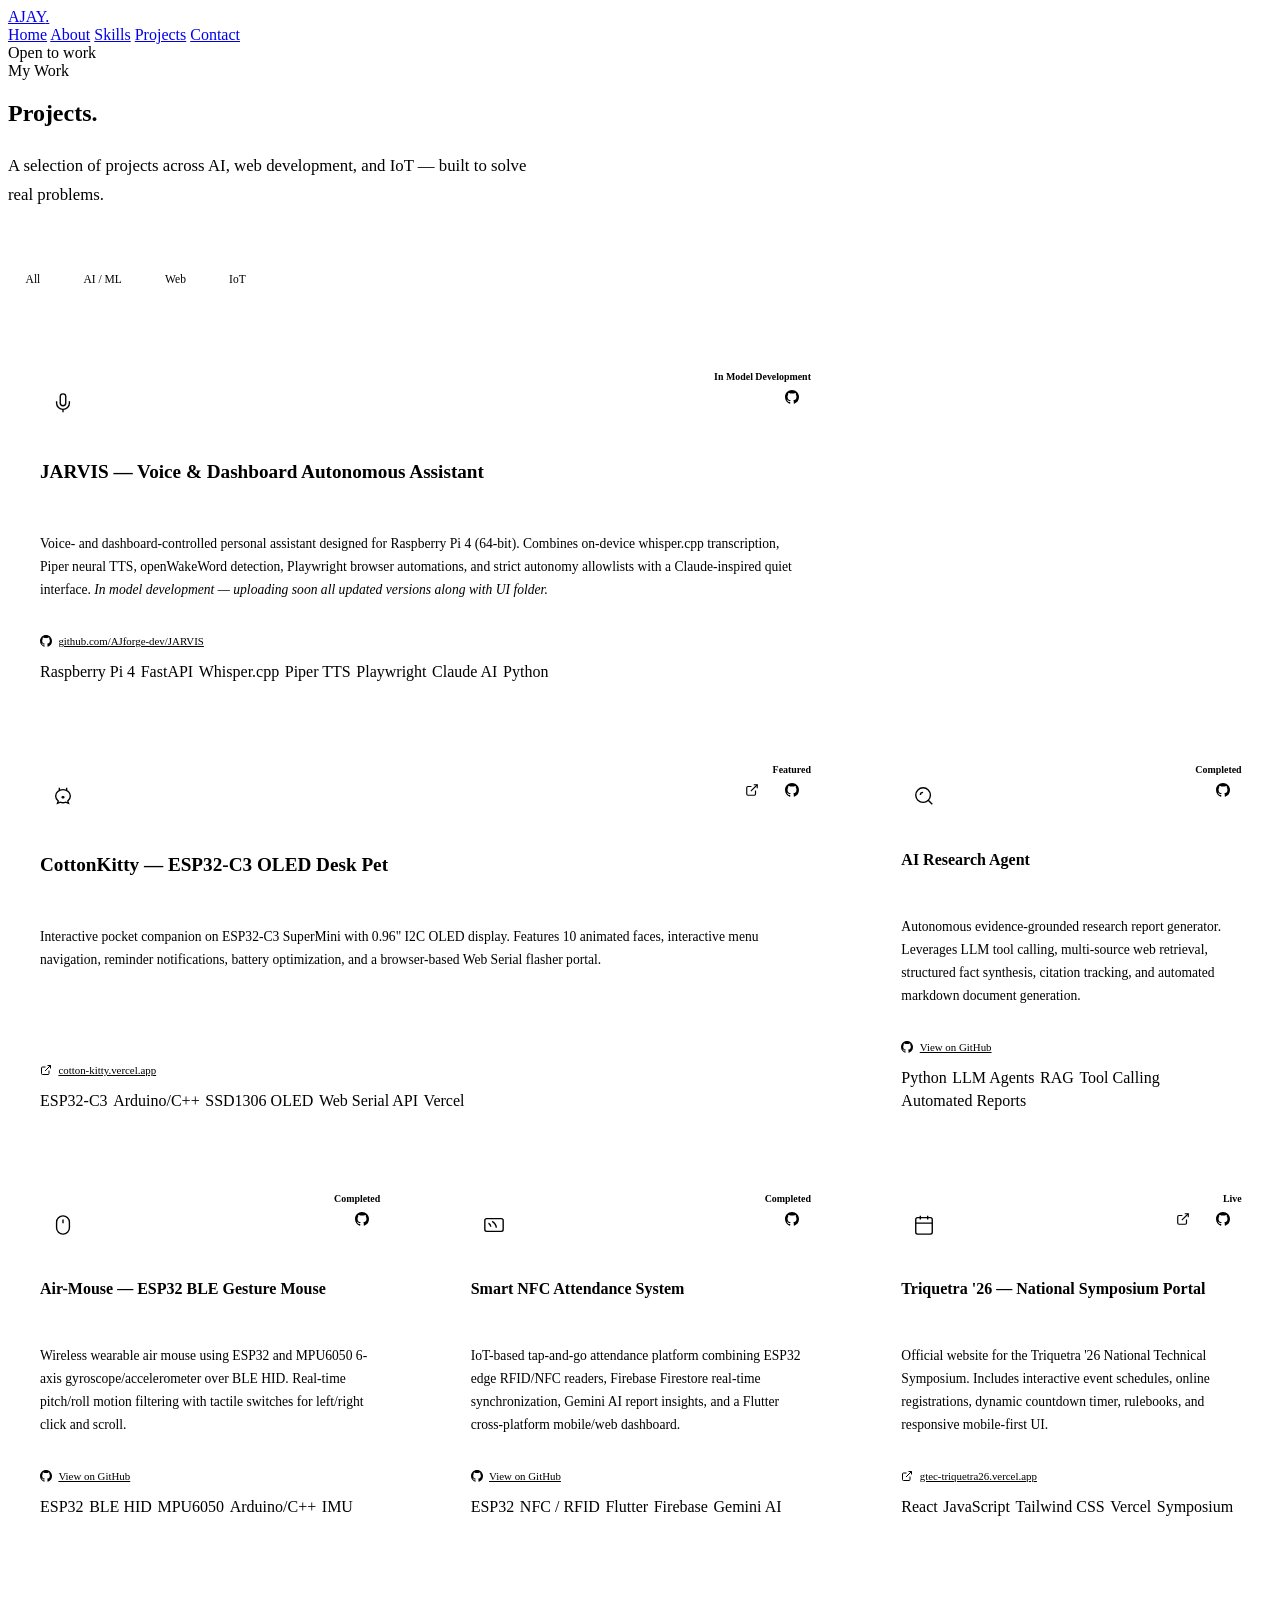
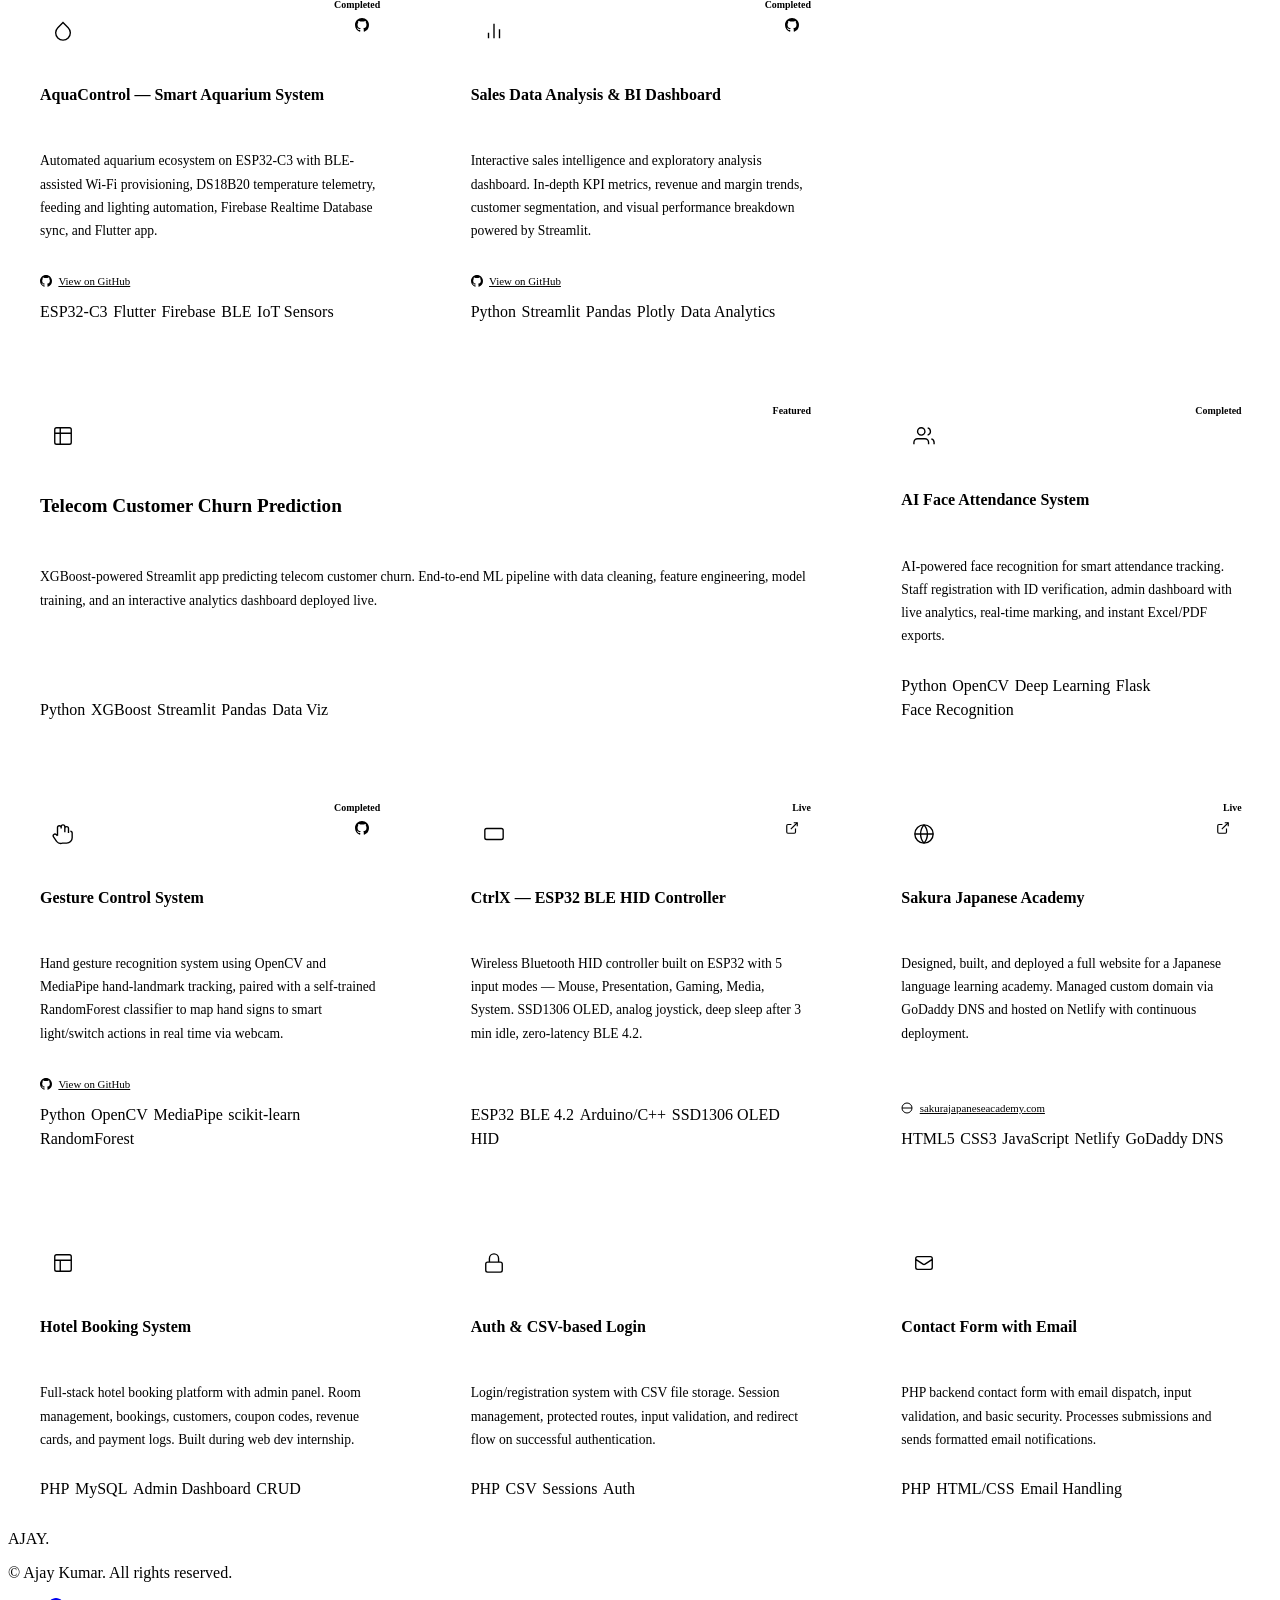
==== commit 64f171d3: "feat: add JARVIS assistant to projects and update stats" ====
--- a/projects.html
+++ b/projects.html
@@ -120,6 +120,30 @@
 
       <!-- GRID -->
       <div class="proj-grid">
+        <!-- JARVIS Autonomous Assistant — FEATURED -->
+        <div class="proj-card featured reveal" data-cat="ai">
+          <span class="proj-badge" style="background:var(--amber);color:var(--bg);font-weight:700;">In Model Development</span>
+          <div class="proj-top">
+            <div class="proj-icon">
+              <svg width="22" height="22" viewBox="0 0 24 24" fill="none" stroke="currentColor" stroke-width="1.5"><path d="M12 2a3 3 0 0 0-3 3v7a3 3 0 0 0 6 0V5a3 3 0 0 0-3-3Z"/><path d="M19 10v2a7 7 0 0 1-14 0v-2"/><line x1="12" x2="12" y1="19" y2="22"/></svg>
+            </div>
+            <div class="proj-actions">
+              <a href="https://github.com/AJforge-dev/JARVIS" target="_blank" class="proj-action" title="View Code">
+                <svg width="14" height="14" viewBox="0 0 24 24" fill="currentColor"><path d="M12 0C5.37 0 0 5.37 0 12c0 5.31 3.435 9.795 8.205 11.385.6.105.825-.255.825-.57 0-.285-.015-1.23-.015-2.235-3.015.555-3.795-.735-4.035-1.41-.135-.345-.72-1.41-1.23-1.695-.42-.225-1.02-.78-.015-.795.945-.015 1.62.87 1.845 1.23 1.08 1.815 2.805 1.305 3.495.99.105-.78.42-1.305.765-1.605-2.67-.3-5.46-1.335-5.46-5.925 0-1.305.465-2.385 1.23-3.225-.12-.3-.54-1.53.12-3.18 0 0 1.005-.315 3.3 1.23.96-.27 1.98-.405 3-.405s2.04.135 3 .405c2.295-1.56 3.3-1.23 3.3-1.23.66 1.65.24 2.88.12 3.18.765.84 1.23 1.905 1.23 3.225 0 4.605-2.805 5.625-5.475 5.925.435.375.81 1.095.81 2.22 0 1.605-.015 2.895-.015 3.3 0 .315.225.69.825.57A12.02 12.02 0 0024 12c0-6.63-5.37-12-12-12z"/></svg>
+              </a>
+            </div>
+          </div>
+          <h3>JARVIS — Voice &amp; Dashboard Autonomous Assistant</h3>
+          <p>Voice- and dashboard-controlled personal assistant designed for Raspberry Pi 4 (64-bit). Combines on-device whisper.cpp transcription, Piper neural TTS, openWakeWord detection, Playwright browser automations, and strict autonomy allowlists with a Claude-inspired quiet interface. <em>In model development — uploading soon all updated versions along with UI folder.</em></p>
+          <a href="https://github.com/AJforge-dev/JARVIS" target="_blank" class="proj-live-link">
+            <svg width="12" height="12" viewBox="0 0 24 24" fill="currentColor"><path d="M12 0C5.37 0 0 5.37 0 12c0 5.31 3.435 9.795 8.205 11.385.6.105.825-.255.825-.57 0-.285-.015-1.23-.015-2.235-3.015.555-3.795-.735-4.035-1.41-.135-.345-.72-1.41-1.23-1.695-.42-.225-1.02-.78-.015-.795.945-.015 1.62.87 1.845 1.23 1.08 1.815 2.805 1.305 3.495.99.105-.78.42-1.305.765-1.605-2.67-.3-5.46-1.335-5.46-5.925 0-1.305.465-2.385 1.23-3.225-.12-.3-.54-1.53.12-3.18 0 0 1.005-.315 3.3 1.23.96-.27 1.98-.405 3-.405s2.04.135 3 .405c2.295-1.56 3.3-1.23 3.3-1.23.66 1.65.24 2.88.12 3.18.765.84 1.23 1.905 1.23 3.225 0 4.605-2.805 5.625-5.475 5.925.435.375.81 1.095.81 2.22 0 1.605-.015 2.895-.015 3.3 0 .315.225.69.825.57A12.02 12.02 0 0024 12c0-6.63-5.37-12-12-12z"/></svg>
+            github.com/AJforge-dev/JARVIS
+          </a>
+          <div class="proj-tags">
+            <span class="tag-muted">Raspberry Pi 4</span><span class="tag-muted">FastAPI</span><span class="tag-muted">Whisper.cpp</span><span class="tag-muted">Piper TTS</span><span class="tag-muted">Playwright</span><span class="tag-muted">Claude AI</span><span class="tag-muted">Python</span>
+          </div>
+        </div>
+
         <!-- CottonKitty — FEATURED -->
         <div class="proj-card featured reveal" data-cat="iot">
           <span class="proj-badge feat">Featured</span>
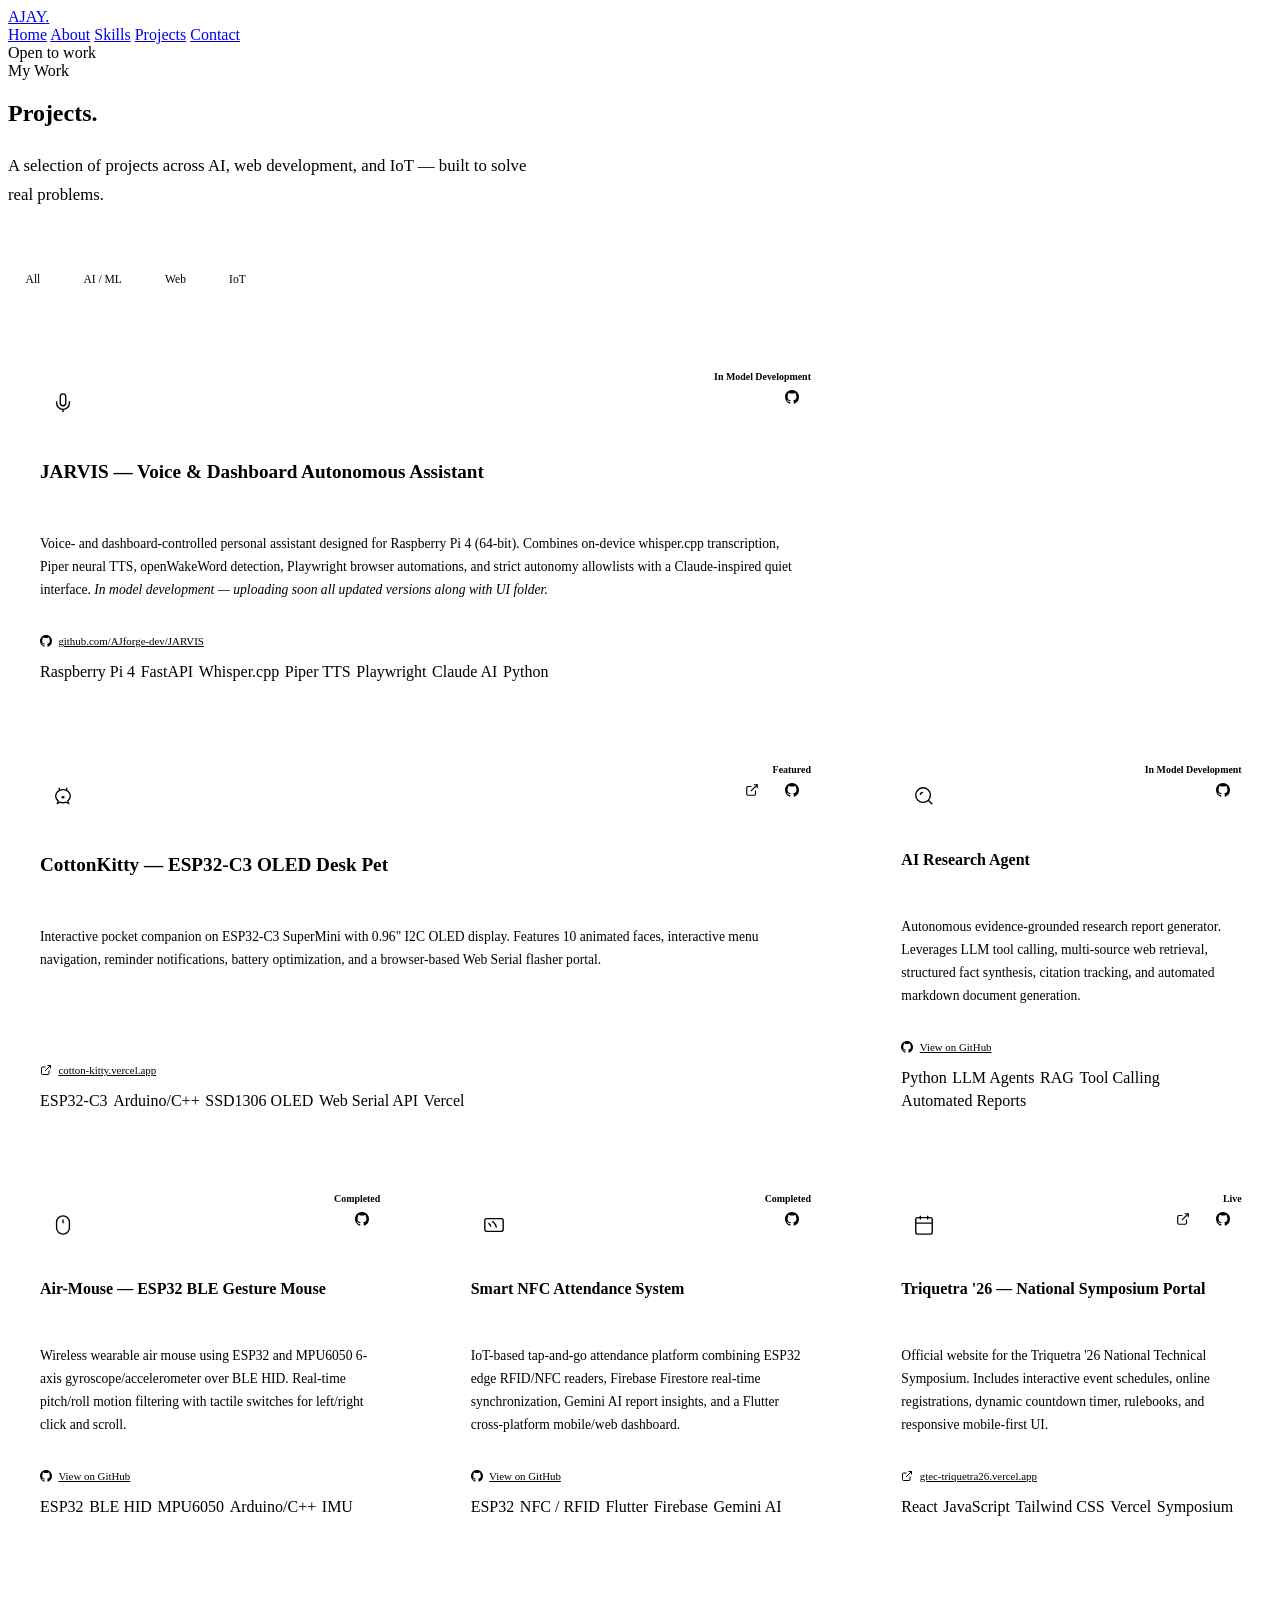
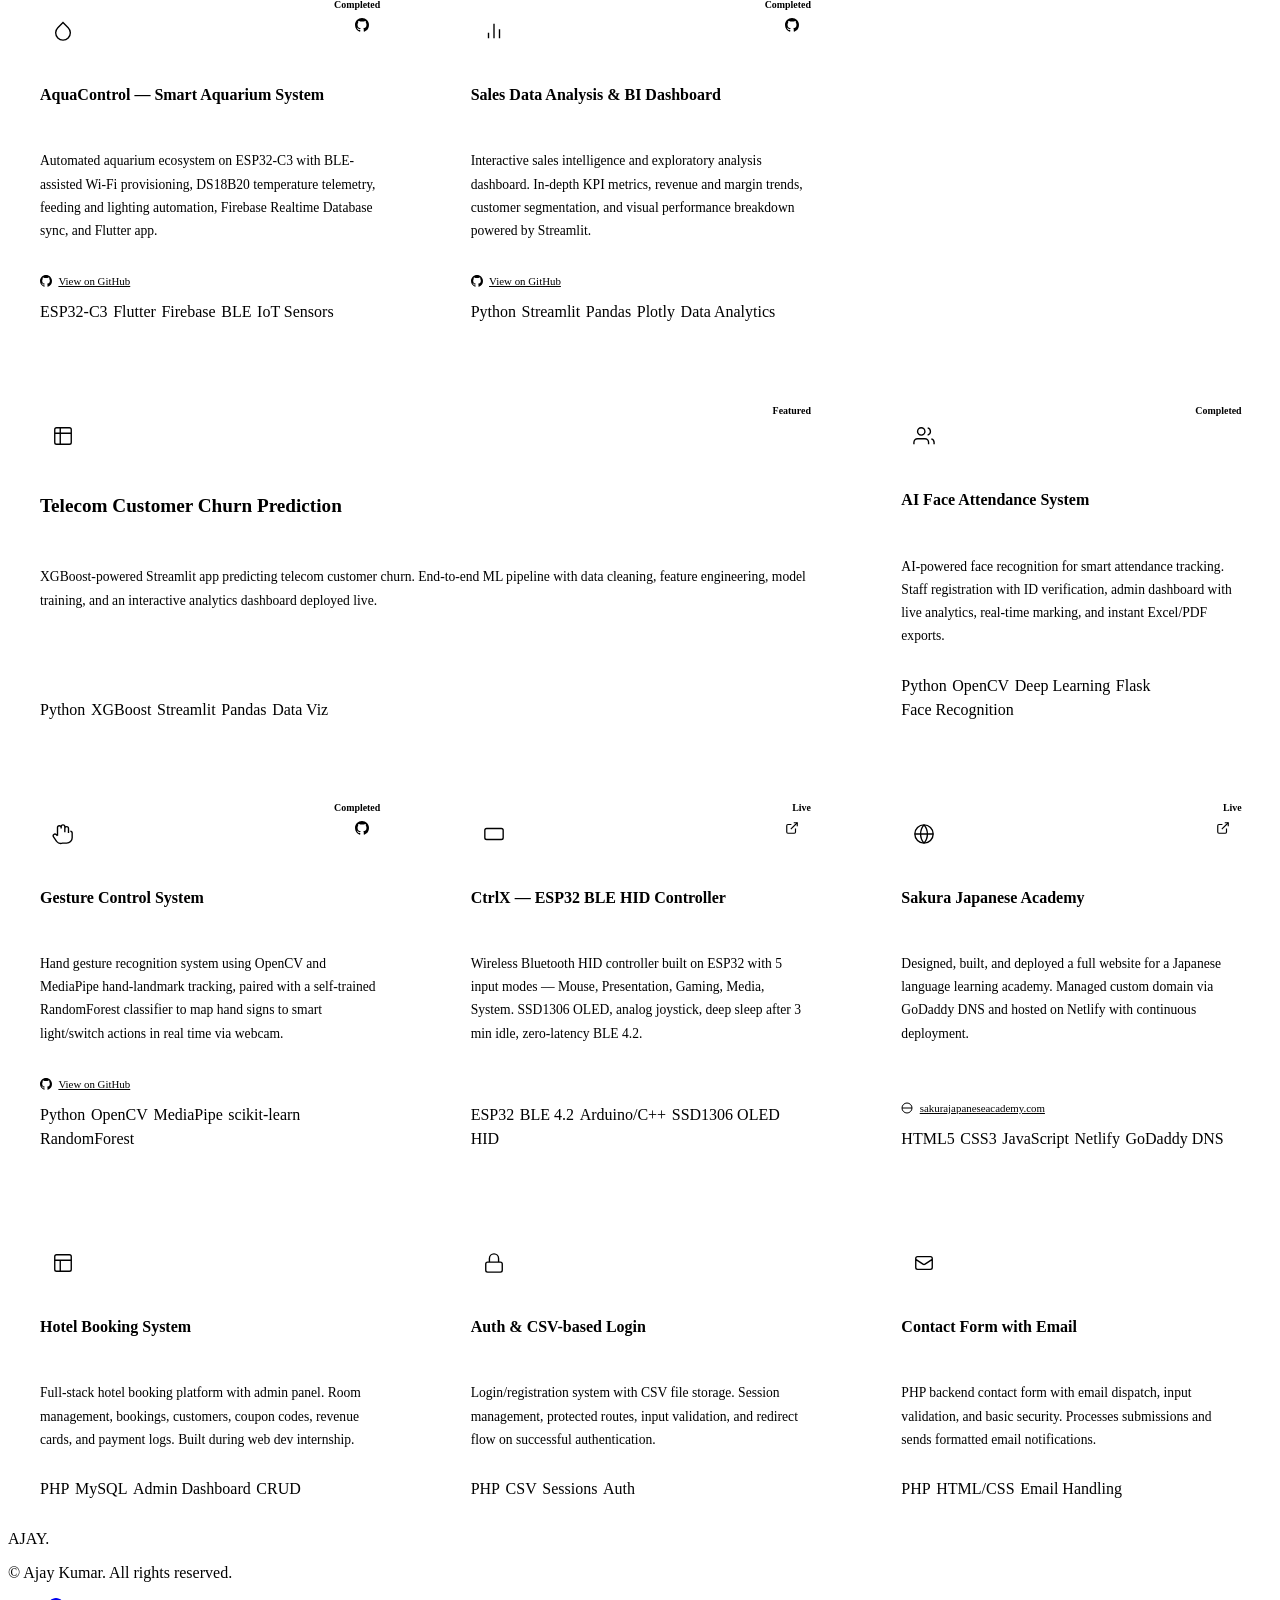
==== commit 78e39e51: "Update projects.html" ====
--- a/projects.html
+++ b/projects.html
@@ -173,7 +173,7 @@
 
         <!-- AI Research Agent -->
         <div class="proj-card reveal d1" data-cat="ai">
-          <span class="proj-badge live">Completed</span>
+          <span class="proj-badge live">In Model Development</span>
           <div class="proj-top">
             <div class="proj-icon">
               <svg width="22" height="22" viewBox="0 0 24 24" fill="none" stroke="currentColor" stroke-width="1.5"><circle cx="11" cy="11" r="8"/><path d="M21 21l-4.35-4.35"/><path d="M11 8a3 3 0 00-3 3"/></svg>
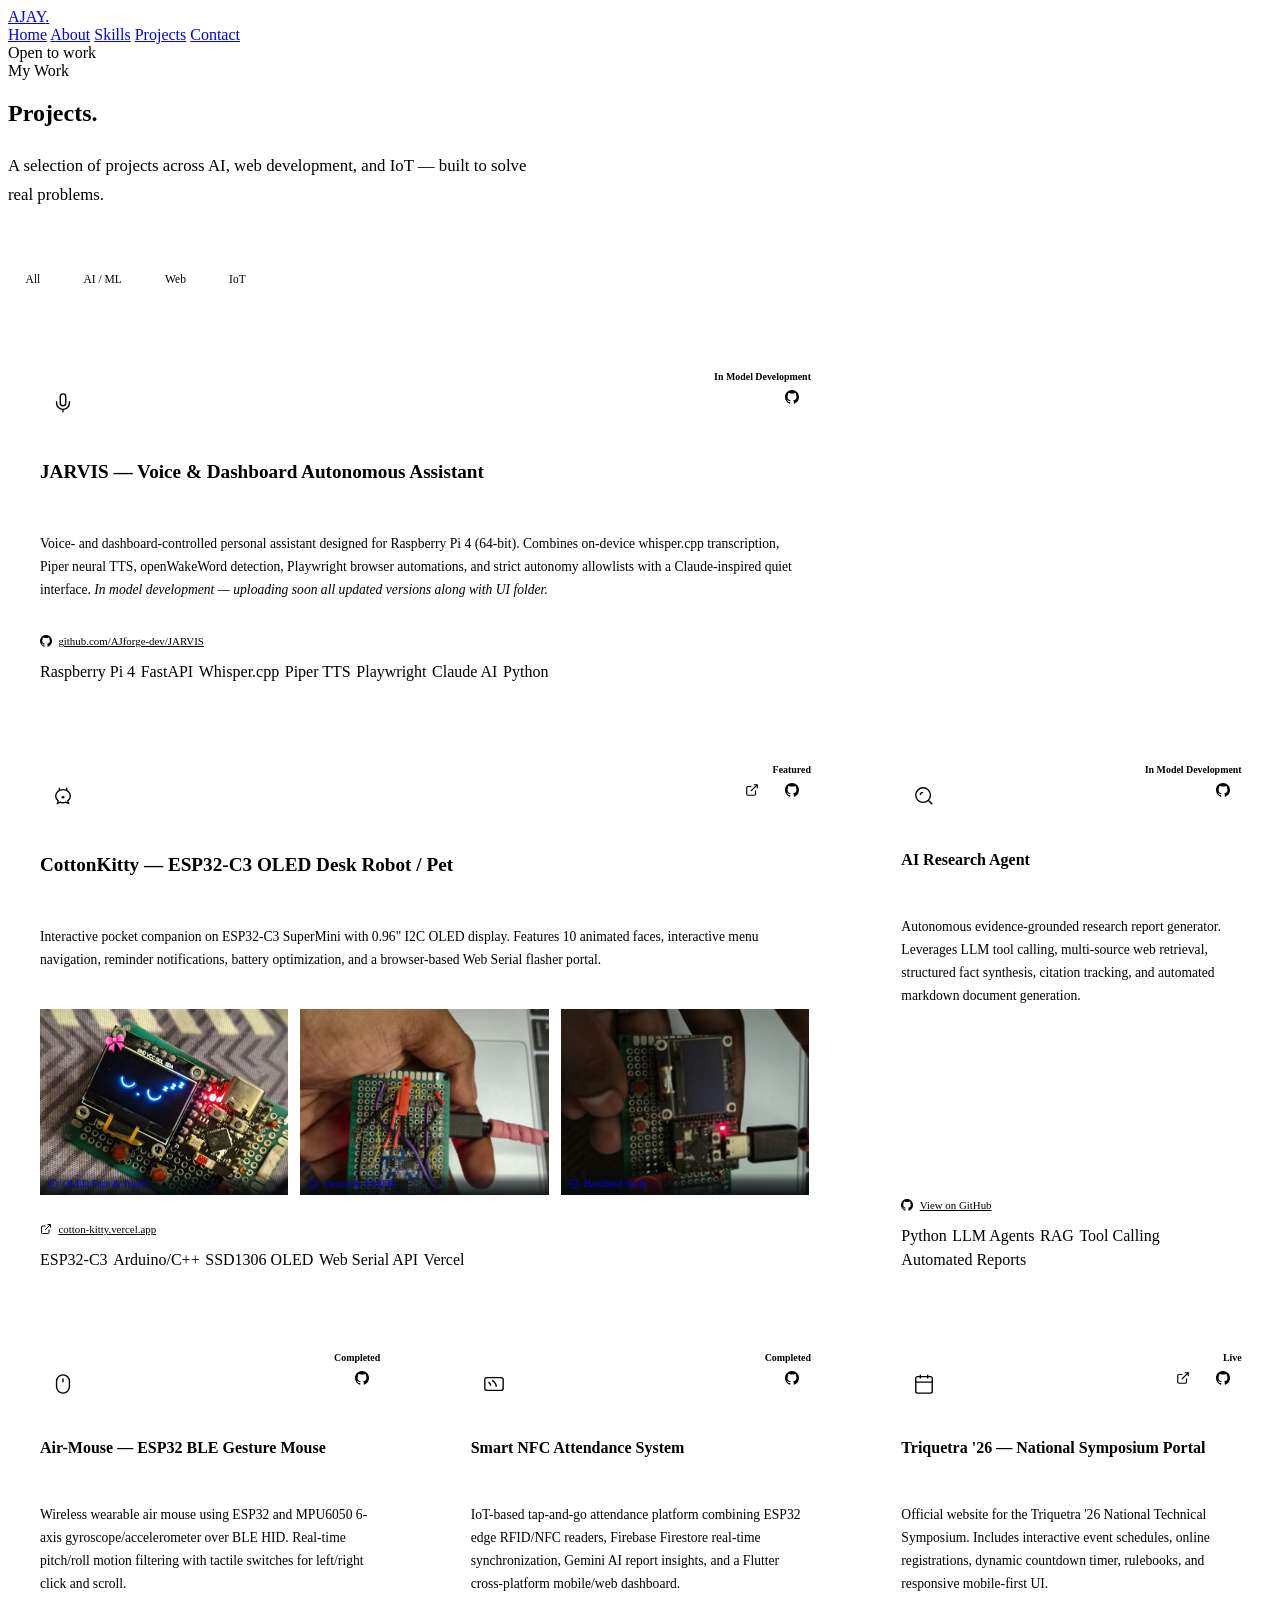
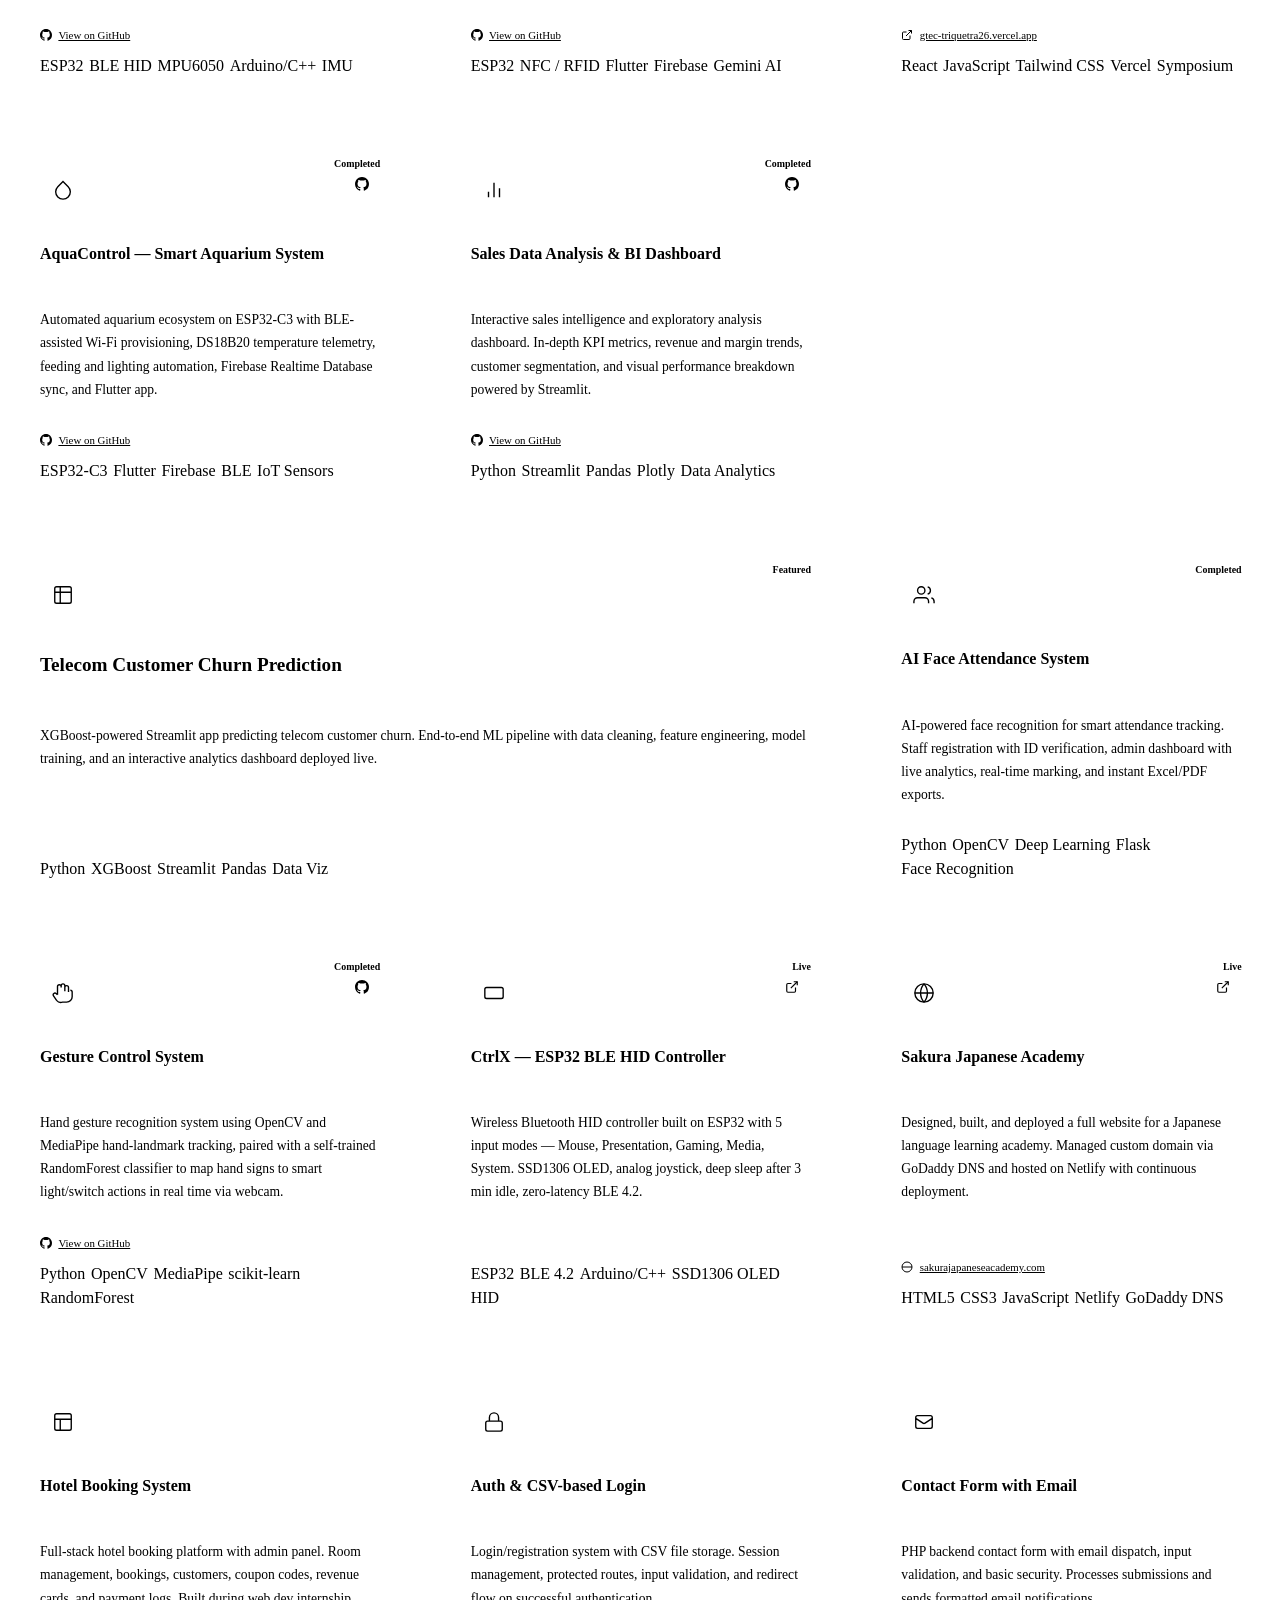
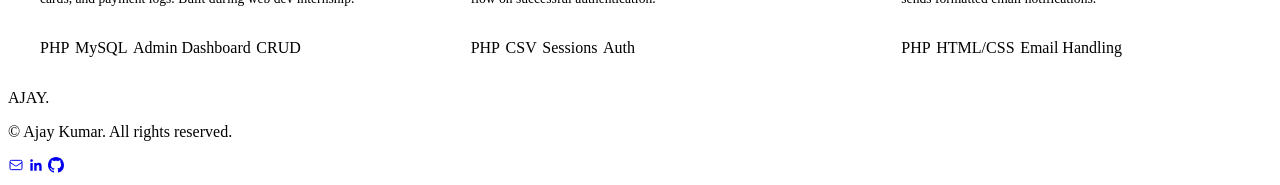
==== commit 50614f12: "feat: add real hardware photo gallery for CottonKitty desk robot" ====
--- a/projects.html
+++ b/projects.html
@@ -70,12 +70,61 @@
     .proj-live-link:hover { opacity: 0.75; }
     .proj-live-link svg { flex-shrink: 0; }
 
+    /* Project Photo Gallery */
+    .proj-photos {
+      display: grid;
+      grid-template-columns: repeat(3, 1fr);
+      gap: 0.75rem;
+      margin: 0.5rem 0;
+    }
+    .proj-photo-wrap {
+      position: relative;
+      border-radius: var(--r);
+      overflow: hidden;
+      aspect-ratio: 4/3;
+      border: 1px solid var(--border);
+      background: var(--bg-2);
+      display: block;
+      text-decoration: none;
+    }
+    .proj-photo-wrap img {
+      width: 100%;
+      height: 100%;
+      object-fit: cover;
+      display: block;
+      transition: transform 0.35s ease, filter 0.35s ease;
+    }
+    .proj-photo-wrap:hover img {
+      transform: scale(1.06);
+      filter: brightness(1.1);
+    }
+    .proj-photo-label {
+      position: absolute;
+      bottom: 0;
+      left: 0;
+      right: 0;
+      padding: 0.35rem 0.5rem;
+      background: linear-gradient(to top, rgba(6,10,14,0.92) 0%, rgba(6,10,14,0.6) 60%, transparent 100%);
+      font-family: var(--ff-mono);
+      font-size: 0.62rem;
+      color: var(--text-2);
+      display: flex;
+      align-items: center;
+      gap: 0.3rem;
+      transition: color 0.2s ease;
+    }
+    .proj-photo-wrap:hover .proj-photo-label {
+      color: var(--cyan);
+    }
+
     @media(max-width:900px){
       .proj-grid{grid-template-columns:1fr;}
       .proj-card.featured{grid-column:span 1;}
     }
     @media(max-width:600px){
       .proj-grid{grid-template-columns:1fr;}
+      .proj-photos{gap:0.4rem;}
+      .proj-photo-label{font-size:0.55rem;padding:0.25rem 0.35rem;}
     }
   </style>
 </head>
@@ -160,8 +209,32 @@
               </a>
             </div>
           </div>
-          <h3>CottonKitty — ESP32-C3 OLED Desk Pet</h3>
+          <h3>CottonKitty — ESP32-C3 OLED Desk Robot / Pet</h3>
           <p>Interactive pocket companion on ESP32-C3 SuperMini with 0.96" I2C OLED display. Features 10 animated faces, interactive menu navigation, reminder notifications, battery optimization, and a browser-based Web Serial flasher portal.</p>
+          <!-- Hardware Photo Gallery -->
+          <div class="proj-photos">
+            <a href="images/desk-robot-face.jpg" target="_blank" class="proj-photo-wrap" title="OLED Expression & Touch Interface">
+              <img src="images/desk-robot-face.jpg" alt="CottonKitty Desk Robot OLED Face" loading="lazy">
+              <span class="proj-photo-label">
+                <svg width="10" height="10" viewBox="0 0 24 24" fill="none" stroke="currentColor" stroke-width="2"><circle cx="12" cy="12" r="10"/><path d="M8 12h8"/></svg>
+                OLED Face &amp; Touch
+              </span>
+            </a>
+            <a href="images/desk-robot-back.png" target="_blank" class="proj-photo-wrap" title="Back Circuit & TP4056 USB-C Charger">
+              <img src="images/desk-robot-back.png" alt="CottonKitty Desk Robot Circuit & TP4056" loading="lazy">
+              <span class="proj-photo-label">
+                <svg width="10" height="10" viewBox="0 0 24 24" fill="none" stroke="currentColor" stroke-width="2"><circle cx="12" cy="12" r="10"/><path d="M8 12h8"/></svg>
+                Circuit &amp; TP4056
+              </span>
+            </a>
+            <a href="images/desk-robot-handheld.png" target="_blank" class="proj-photo-wrap" title="Handheld Scale & Live Power">
+              <img src="images/desk-robot-handheld.png" alt="CottonKitty Desk Robot Handheld Scale" loading="lazy">
+              <span class="proj-photo-label">
+                <svg width="10" height="10" viewBox="0 0 24 24" fill="none" stroke="currentColor" stroke-width="2"><circle cx="12" cy="12" r="10"/><path d="M8 12h8"/></svg>
+                Handheld Scale
+              </span>
+            </a>
+          </div>
           <a href="https://cotton-kitty.vercel.app" target="_blank" class="proj-live-link">
             <svg width="12" height="12" viewBox="0 0 24 24" fill="none" stroke="currentColor" stroke-width="2"><path d="M18 13v6a2 2 0 01-2 2H5a2 2 0 01-2-2V8a2 2 0 012-2h6"/><polyline points="15 3 21 3 21 9"/><line x1="10" y1="14" x2="21" y2="3"/></svg>
             cotton-kitty.vercel.app
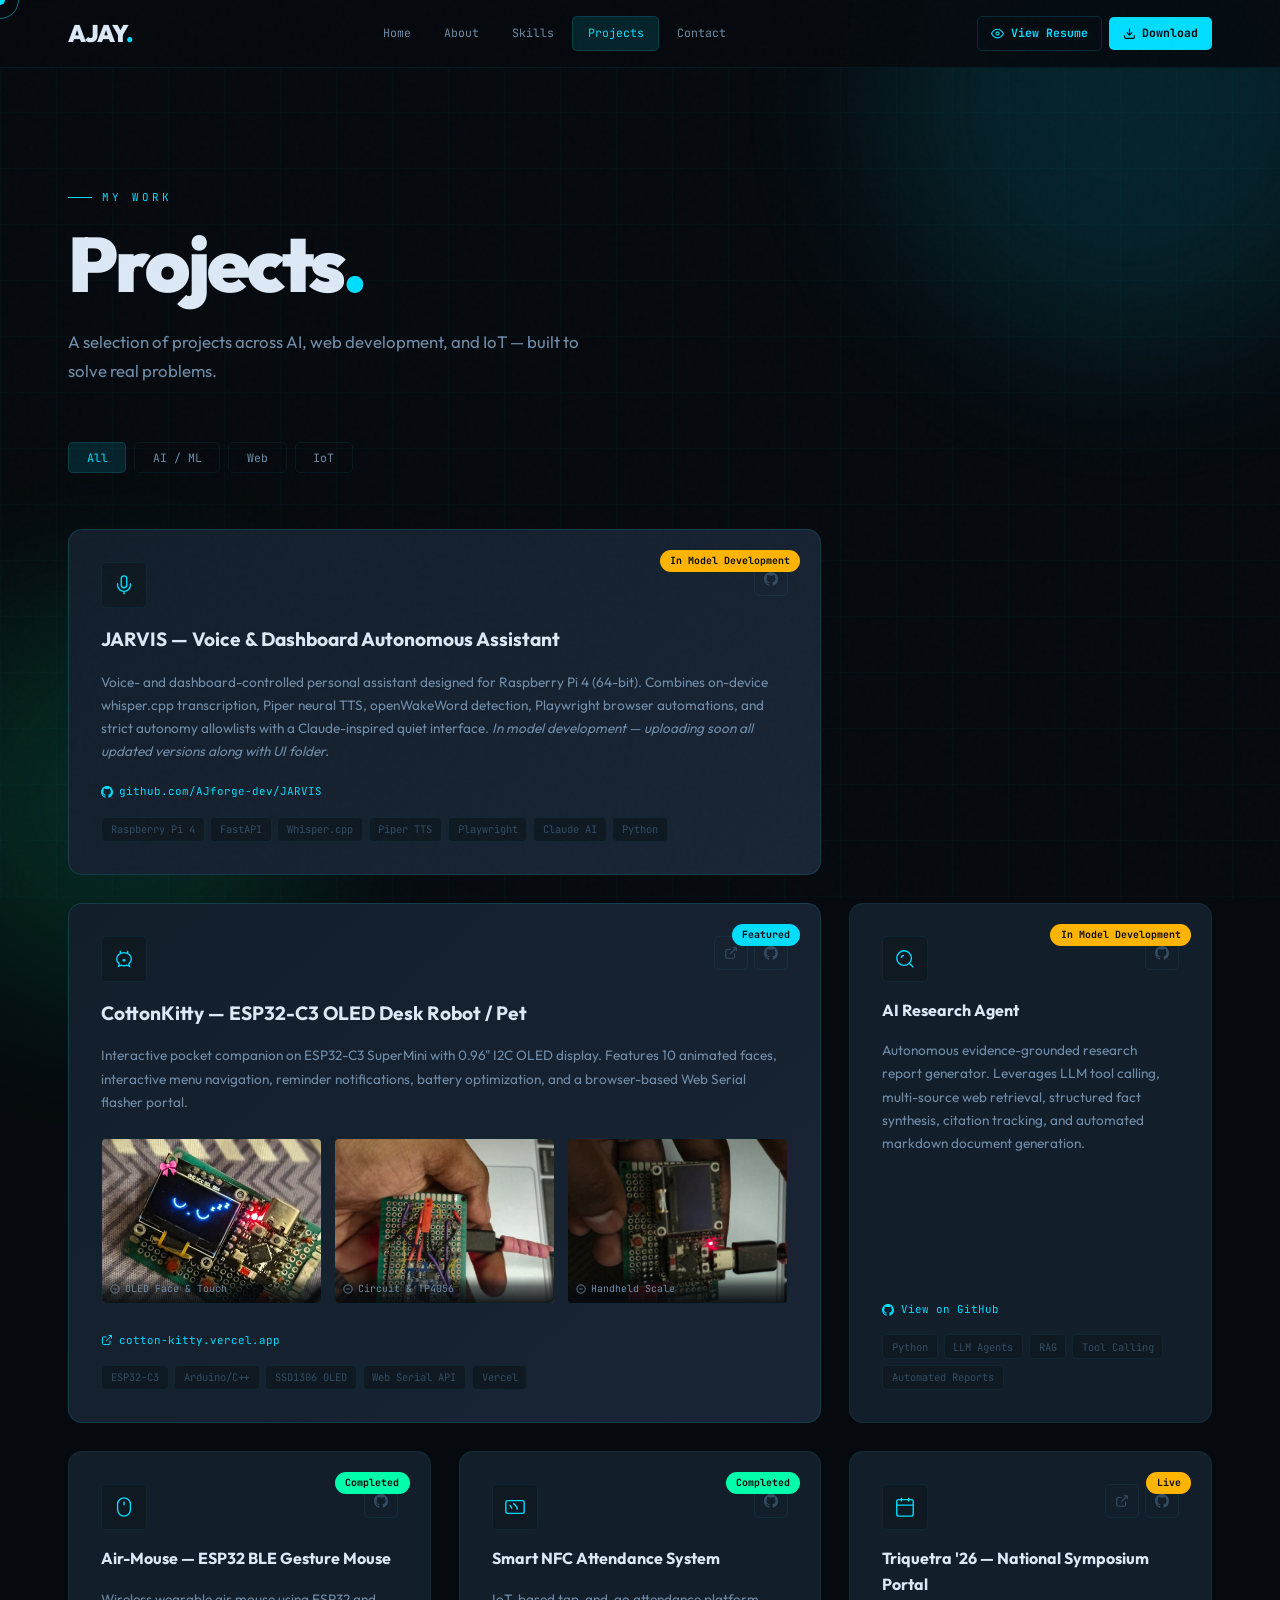
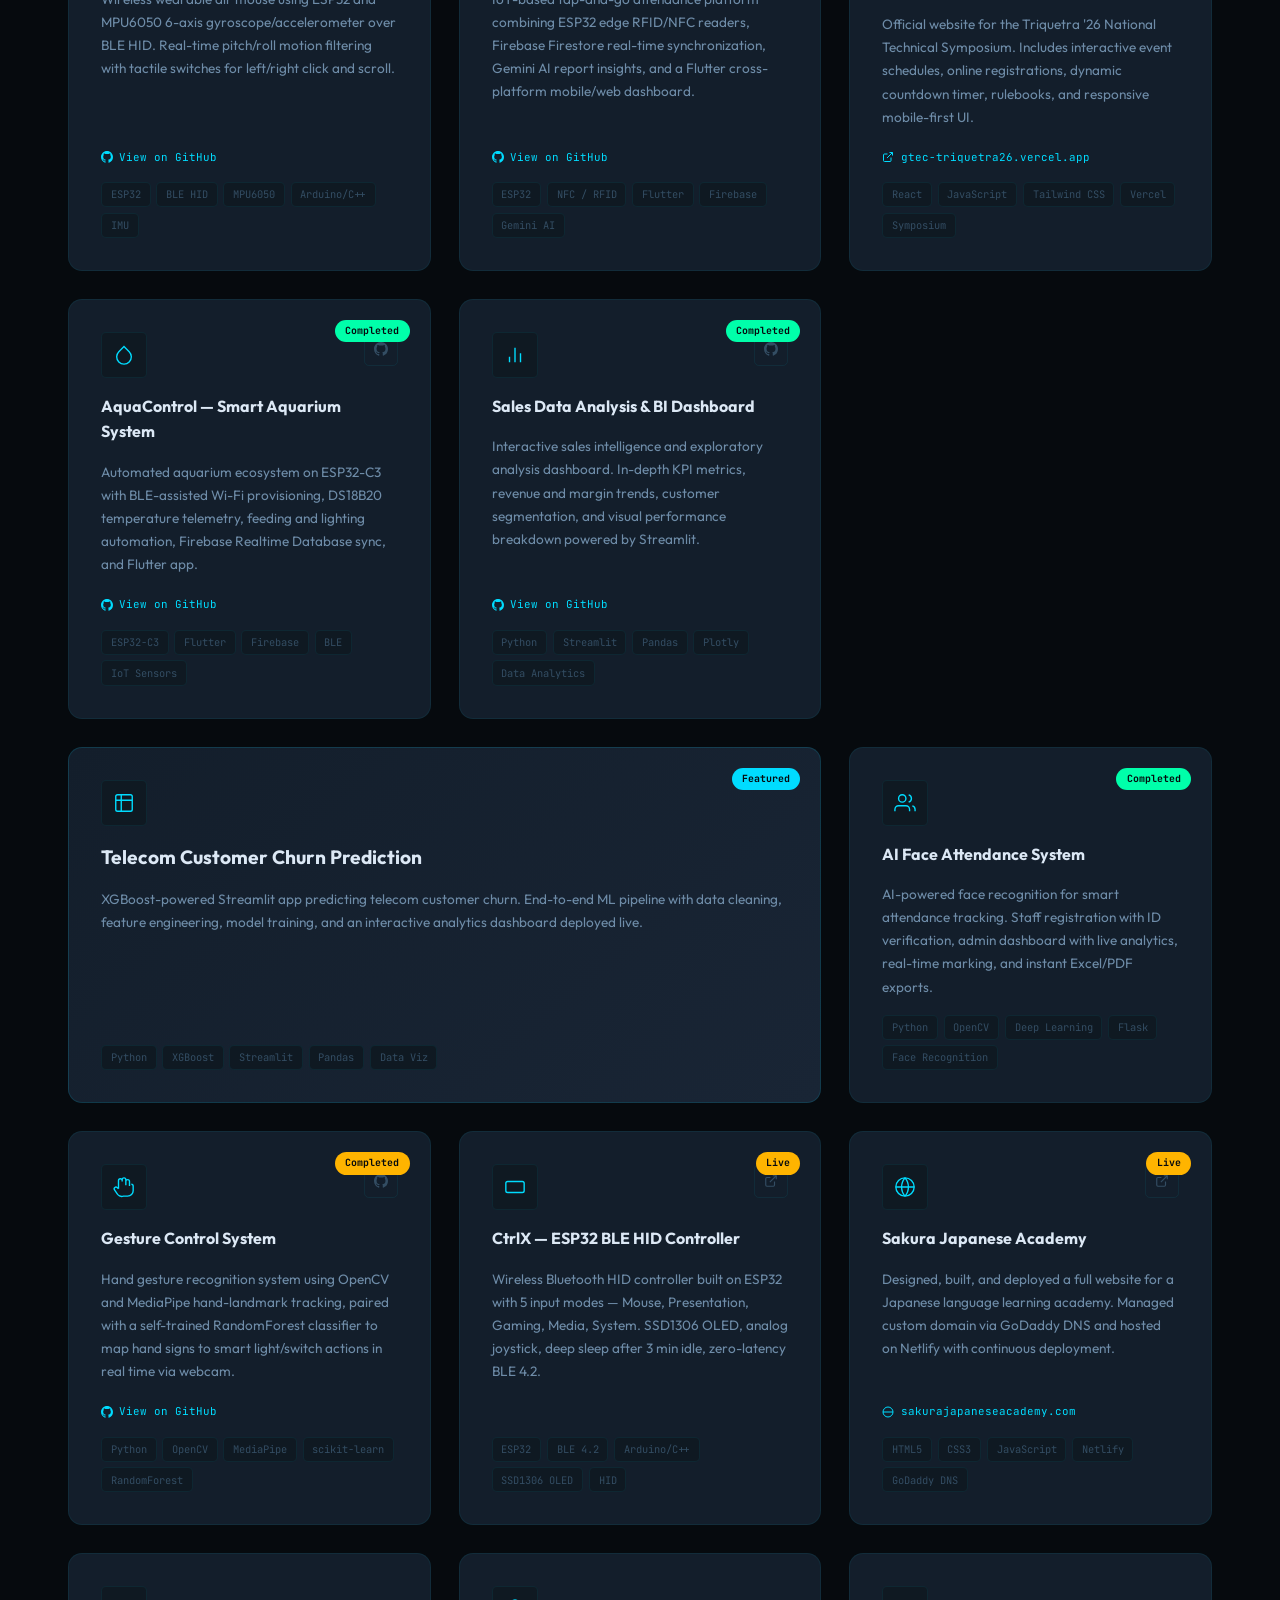
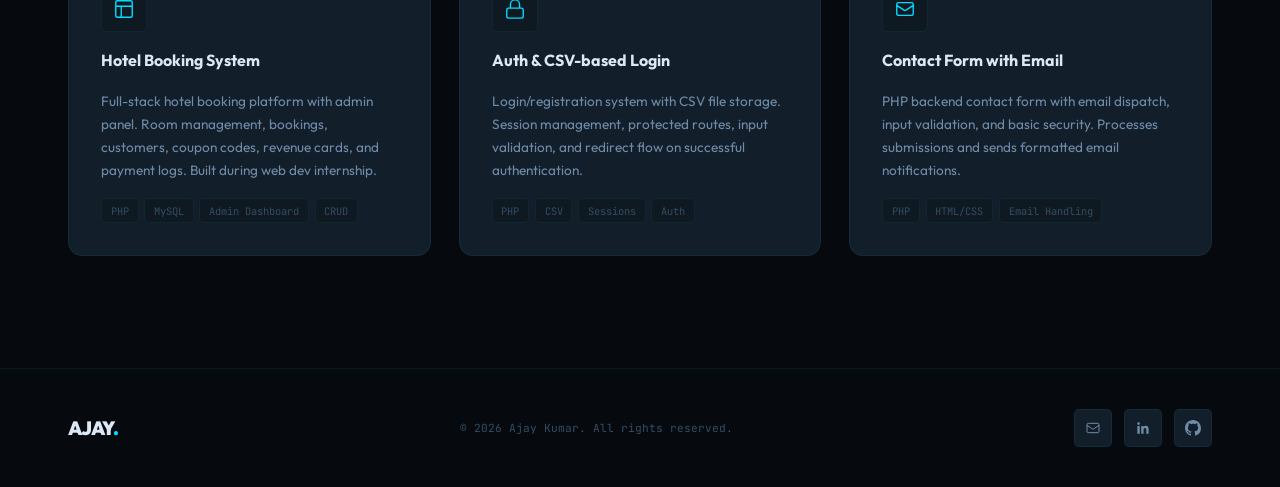
==== commit 41db8e93: "feat: update resume with latest PDF, add direct View and Download options across site" ====
--- a/projects.html
+++ b/projects.html
@@ -146,7 +146,16 @@
       <a href="projects.html" class="nav-link">Projects</a>
       <a href="contact.html" class="nav-link">Contact</a>
     </div>
-    <div class="nav-badge"><div class="nav-badge-dot"></div>Open to work</div>
+    <div class="nav-resume">
+      <a href="resume.pdf" target="_blank" rel="noopener noreferrer" class="resume-btn resume-btn-outline" title="View Resume in Browser">
+        <svg width="13" height="13" viewBox="0 0 24 24" fill="none" stroke="currentColor" stroke-width="2"><path d="M1 12s4-8 11-8 11 8 11 8-4 8-11 8-11-8-11-8z"/><circle cx="12" cy="12" r="3"/></svg>
+        <span class="btn-text">View Resume</span>
+      </a>
+      <a href="resume.pdf" download="AJAYKUMAR_J_Resume.pdf" class="resume-btn" title="Download Resume PDF">
+        <svg width="13" height="13" viewBox="0 0 24 24" fill="none" stroke="currentColor" stroke-width="2"><path d="M21 15v4a2 2 0 01-2 2H5a2 2 0 01-2-2v-4"/><polyline points="7 10 12 15 17 10"/><line x1="12" y1="15" x2="12" y2="3"/></svg>
+        <span class="btn-text">Download</span>
+      </a>
+    </div>
   </div>
 </nav>
 
--- a/style.css
+++ b/style.css
@@ -0,0 +1,315 @@
+/* ============================================
+   AJAY — PORTFOLIO V2 | DARK TECHY
+   ============================================ */
+
+@import url('https://fonts.googleapis.com/css2?family=Outfit:wght@300;400;500;600;700;800;900&family=JetBrains+Mono:wght@300;400;500;700&display=swap');
+
+:root {
+  --bg:        #060a0e;
+  --bg-1:      #0a1018;
+  --bg-2:      #0f1922;
+  --surface:   #131e2b;
+  --surface-2: #192535;
+  --border:    rgba(0,220,255,0.07);
+  --border-md: rgba(0,220,255,0.15);
+  --border-hi: rgba(0,220,255,0.3);
+
+  --cyan:      #00dcff;
+  --cyan-dim:  rgba(0,220,255,0.12);
+  --cyan-glow: rgba(0,220,255,0.35);
+  --green:     #00ffaa;
+  --amber:     #ffb400;
+  --red:       #ff4d6d;
+
+  --text:      #dce8f5;
+  --text-2:    #6e8ca8;
+  --text-3:    #334d63;
+
+  --ff-head:  'Outfit', sans-serif;
+  --ff-mono:  'JetBrains Mono', monospace;
+
+  --r:    5px;
+  --r-lg: 14px;
+  --ease: cubic-bezier(0.4, 0, 0.2, 1);
+  --t:    0.28s var(--ease);
+}
+
+/* RESET */
+*, *::before, *::after { box-sizing: border-box; margin: 0; padding: 0; }
+html { scroll-behavior: smooth; font-size: 16px; }
+body { font-family: var(--ff-head); background: var(--bg); color: var(--text); overflow-x: hidden; cursor: none; line-height: 1.6; }
+a { text-decoration: none; color: inherit; }
+img { display: block; max-width: 100%; }
+button { font-family: inherit; }
+
+/* SCROLLBAR */
+::-webkit-scrollbar { width: 3px; }
+::-webkit-scrollbar-track { background: var(--bg); }
+::-webkit-scrollbar-thumb { background: var(--border-md); border-radius: 99px; }
+
+/* CURSOR */
+#cur { width: 10px; height: 10px; background: var(--cyan); border-radius: 50%; position: fixed; pointer-events: none; z-index: 9999; transform: translate(-50%,-50%); transition: width .2s, height .2s, background .2s; mix-blend-mode: screen; }
+#cur-r { width: 38px; height: 38px; border: 1px solid rgba(0,220,255,0.5); border-radius: 50%; position: fixed; pointer-events: none; z-index: 9998; transform: translate(-50%,-50%); transition: left .12s var(--ease), top .12s var(--ease), opacity .2s; }
+body.cursor-hover #cur { width: 6px; height: 6px; }
+body.cursor-hover #cur-r { width: 52px; height: 52px; border-color: var(--cyan); }
+
+/* GRID BG */
+.grid-bg {
+  position: fixed; inset: 0; z-index: 0; pointer-events: none;
+  background-image:
+    linear-gradient(rgba(0,220,255,0.022) 1px, transparent 1px),
+    linear-gradient(90deg, rgba(0,220,255,0.022) 1px, transparent 1px);
+  background-size: 56px 56px;
+}
+
+/* GLOW ORB */
+.orb { position: fixed; border-radius: 50%; pointer-events: none; z-index: 0; filter: blur(80px); opacity: 0.12; }
+.orb-1 { width: 500px; height: 500px; background: var(--cyan); top: -150px; right: -100px; }
+.orb-2 { width: 400px; height: 400px; background: var(--green); bottom: -100px; left: -80px; }
+
+/* NAV */
+.nav {
+  position: fixed; top: 0; left: 0; right: 0; z-index: 200;
+  background: rgba(6,10,14,0.88);
+  backdrop-filter: blur(24px);
+  border-bottom: 1px solid var(--border);
+  height: 68px;
+}
+.nav-inner {
+  max-width: 1240px; margin: 0 auto; padding: 0 3rem;
+  height: 100%; display: flex; align-items: center; justify-content: space-between;
+}
+.nav-logo { font-family: var(--ff-head); font-weight: 900; font-size: 1.5rem; letter-spacing: -0.04em; color: var(--text); }
+.nav-logo span { color: var(--cyan); }
+.nav-links { display: flex; gap: 0.15rem; }
+.nav-link {
+  font-family: var(--ff-mono); font-size: 0.72rem;
+  color: var(--text-2); padding: 0.45rem 0.9rem;
+  border-radius: var(--r); border: 1px solid transparent; transition: var(--t);
+}
+.nav-link:hover { color: var(--cyan); background: var(--cyan-dim); border-color: var(--border-md); }
+.nav-link.active { color: var(--cyan); background: var(--cyan-dim); border-color: var(--border-md); }
+.nav-badge {
+  display: flex; align-items: center; gap: 0.5rem;
+  font-family: var(--ff-mono); font-size: 0.68rem; color: var(--green);
+  background: rgba(0,255,170,0.08); padding: 0.35rem 0.8rem;
+  border-radius: 999px; border: 1px solid rgba(0,255,170,0.2);
+}
+.nav-badge-dot { width: 6px; height: 6px; border-radius: 50%; background: var(--green); animation: blink 2s infinite; }
+@keyframes blink { 0%,100% { opacity:1; } 50% { opacity:0.3; } }
+
+/* PAGE WRAPPER */
+.page { position: relative; z-index: 1; padding-top: 68px; }
+
+/* CONTAINER */
+.wrap { max-width: 1240px; margin: 0 auto; padding: 0 3rem; }
+
+/* SECTION SPACING */
+.sec { padding: 7rem 0; }
+.sec-sm { padding: 5rem 0; }
+
+/* SECTION LABEL */
+.sec-label {
+  display: inline-flex; align-items: center; gap: 0.6rem;
+  font-family: var(--ff-mono); font-size: 0.68rem;
+  color: var(--cyan); letter-spacing: 3px; text-transform: uppercase;
+  margin-bottom: 1.25rem;
+}
+.sec-label::before { content: ''; width: 24px; height: 1px; background: var(--cyan); }
+
+/* HEADINGS */
+.h1 { font-size: clamp(2.8rem, 6vw, 5rem); font-weight: 900; line-height: 1; letter-spacing: -0.04em; }
+.h2 { font-size: clamp(1.8rem, 3.5vw, 2.8rem); font-weight: 800; line-height: 1.1; letter-spacing: -0.03em; }
+.h3 { font-size: 1.1rem; font-weight: 700; }
+
+/* BUTTONS */
+.btn {
+  display: inline-flex; align-items: center; gap: 0.5rem;
+  font-family: var(--ff-mono); font-size: 0.8rem; font-weight: 500;
+  padding: 0.8rem 1.8rem; border-radius: var(--r);
+  border: none; cursor: pointer; transition: var(--t);
+  position: relative; overflow: hidden;
+}
+.btn::after { content: ''; position: absolute; inset: 0; background: rgba(255,255,255,0.1); transform: translateX(-110%); transition: transform 0.35s var(--ease); }
+.btn:hover::after { transform: translateX(0); }
+.btn-solid { background: var(--cyan); color: var(--bg); }
+.btn-solid:hover { box-shadow: 0 0 28px var(--cyan-glow); }
+.btn-outline { background: transparent; color: var(--cyan); border: 1px solid var(--border-md); }
+.btn-outline:hover { background: var(--cyan-dim); border-color: var(--border-hi); }
+
+/* RESUME BUTTONS */
+.nav-resume {
+  display: flex; align-items: center; gap: 0.45rem;
+}
+.resume-btn {
+  display: inline-flex; align-items: center; gap: 0.4rem;
+  font-family: var(--ff-mono); font-size: 0.72rem; font-weight: 700;
+  padding: 0.45rem 0.85rem;
+  background: var(--cyan); color: var(--bg);
+  border-radius: var(--r);
+  text-decoration: none;
+  transition: opacity var(--t), transform var(--t), background var(--t);
+  white-space: nowrap;
+}
+.resume-btn:hover { opacity: 0.9; transform: translateY(-2px); }
+.resume-btn-outline {
+  background: transparent; color: var(--cyan);
+  border: 1px solid var(--border-md);
+}
+.resume-btn-outline:hover {
+  background: var(--cyan-dim); border-color: var(--border-hi);
+  transform: translateY(-2px);
+}
+@media (max-width: 600px) {
+  .nav-resume .resume-btn span.btn-text { display: none; }
+  .nav-resume .resume-btn { padding: 0.45rem 0.6rem; }
+}
+
+/* TAGS */
+.tag {
+  font-family: var(--ff-mono); font-size: 0.65rem;
+  color: var(--cyan); background: var(--cyan-dim);
+  padding: 0.2rem 0.65rem; border-radius: 999px;
+  border: 1px solid var(--border-md);
+}
+.tag-muted {
+  font-family: var(--ff-mono); font-size: 0.65rem;
+  color: var(--text-3); background: var(--bg-2);
+  padding: 0.2rem 0.55rem; border-radius: var(--r);
+  border: 1px solid var(--border);
+}
+
+/* CARD */
+.card {
+  background: var(--surface); border: 1px solid var(--border);
+  border-radius: var(--r-lg); padding: 2rem;
+  transition: border-color var(--t), transform var(--t), box-shadow var(--t);
+}
+.card:hover { border-color: var(--border-md); box-shadow: 0 12px 48px rgba(0,220,255,0.06); }
+.card-lift:hover { transform: translateY(-4px); }
+
+/* DIVIDER */
+.divider { width: 100%; height: 1px; background: linear-gradient(90deg, transparent, var(--border-md), transparent); margin: 0; }
+
+/* REVEAL */
+.reveal { opacity: 0; transform: translateY(28px); transition: opacity 0.75s ease, transform 0.75s ease; }
+.reveal.visible { opacity: 1; transform: translateY(0); }
+.reveal.d1 { transition-delay: 0.1s; }
+.reveal.d2 { transition-delay: 0.2s; }
+.reveal.d3 { transition-delay: 0.3s; }
+.reveal.d4 { transition-delay: 0.4s; }
+
+/* FOOTER */
+.footer { border-top: 1px solid var(--border); padding: 2.5rem 0; position: relative; z-index: 1; }
+.footer-inner {
+  max-width: 1240px; margin: 0 auto; padding: 0 3rem;
+  display: flex; align-items: center; justify-content: space-between; flex-wrap: wrap; gap: 1rem;
+}
+.footer-logo { font-weight: 900; font-size: 1.2rem; letter-spacing: -0.03em; }
+.footer-logo span { color: var(--cyan); }
+.footer-copy { font-family: var(--ff-mono); font-size: 0.7rem; color: var(--text-3); }
+.footer-socials { display: flex; gap: 0.75rem; }
+.social-btn {
+  width: 38px; height: 38px; border-radius: var(--r);
+  background: var(--surface); border: 1px solid var(--border);
+  display: flex; align-items: center; justify-content: center;
+  color: var(--text-2); transition: var(--t);
+}
+.social-btn:hover { color: var(--cyan); border-color: var(--border-md); background: var(--cyan-dim); }
+
+/* NOISE */
+.noise { position: fixed; inset: 0; z-index: 999; pointer-events: none; opacity: 0.3;
+  background-image: url("data:image/svg+xml,%3Csvg viewBox='0 0 200 200' xmlns='http://www.w3.org/2000/svg'%3E%3Cfilter id='n'%3E%3CfeTurbulence type='fractalNoise' baseFrequency='0.85' numOctaves='4' stitchTiles='stitch'/%3E%3C/filter%3E%3Crect width='100%25' height='100%25' filter='url(%23n)' opacity='0.05'/%3E%3C/svg%3E");
+}
+
+
+/* RESPONSIVE */
+@media (max-width: 900px) {
+  .wrap { padding: 0 1.5rem; }
+  .nav-inner { padding: 0 1.5rem; }
+  .nav-links { display: none; }
+  .sec { padding: 5rem 0; }
+  .footer-inner { padding: 0 1.5rem; }
+  .hero-inner { grid-template-columns: 1fr; gap: 2.5rem; }
+  .hero-right { align-items: flex-start; padding-bottom: 0; }
+  .hero-card { max-width: 340px; }
+}
+@media (max-width: 600px) {
+  .wrap { padding: 0 1rem; }
+  .sec { padding: 3.5rem 0; }
+}
+
+/* ============================================
+   STACK HERO — pinned scroll-stack headline
+   ============================================ */
+.stack-hero{
+  position: relative;
+  height: 280vh;
+}
+.stack-hero-sticky{
+  position: sticky;
+  top: 0;
+  height: 100vh;
+  display: flex;
+  flex-direction: column;
+  align-items: center;
+  justify-content: center;
+  text-align: center;
+  padding: 24px;
+  overflow: hidden;
+}
+.stack-word{
+  font-family: var(--ff-head);
+  font-size: clamp(32px, 9vw, 108px);
+  font-weight: 900;
+  letter-spacing: -0.04em;
+  line-height: 1;
+  margin: 0;
+  opacity: 0;
+  transform: translateY(36px) scale(.95);
+  transition: opacity .6s var(--ease), transform .6s var(--ease);
+  color: var(--text);
+}
+.stack-word:nth-child(3){ color: var(--cyan); }
+.stack-word.in{ opacity: 1; transform: translateY(0) scale(1); }
+.stack-word + .stack-word{ margin-top: 4px; }
+.stack-sub{
+  max-width: 480px;
+  margin: 28px auto 0;
+  font-size: 0.95rem;
+  color: var(--text-2);
+  line-height: 1.7;
+}
+@media (max-width: 760px){ .stack-hero{ height: 240vh; } }
+
+/* ============================================
+   MARQUEE
+   ============================================ */
+.marquee-stage{
+  padding: 30px 0;
+  overflow: hidden;
+  border-top: 1px solid var(--border);
+  border-bottom: 1px solid var(--border);
+}
+.marquee-row{ overflow: hidden; white-space: nowrap; padding: 10px 0; }
+.marquee-track{
+  display: inline-flex; gap: 40px;
+  animation: marqueeLeft 20s linear infinite;
+  will-change: transform;
+}
+.marquee-track--rev{ animation-name: marqueeRight; }
+.marquee-track span{
+  font-family: var(--ff-mono);
+  font-size: clamp(20px, 3.6vw, 34px);
+  font-weight: 500;
+  letter-spacing: -0.01em;
+  color: transparent;
+  -webkit-text-stroke: 1px var(--border-hi);
+}
+.marquee-row--rev .marquee-track span{
+  -webkit-text-stroke: 0;
+  color: var(--cyan);
+}
+@keyframes marqueeLeft{ from{ transform: translateX(0); } to{ transform: translateX(-50%); } }
+@keyframes marqueeRight{ from{ transform: translateX(-50%); } to{ transform: translateX(0); } }
+@media (prefers-reduced-motion: reduce){ .marquee-track{ animation: none; } }
